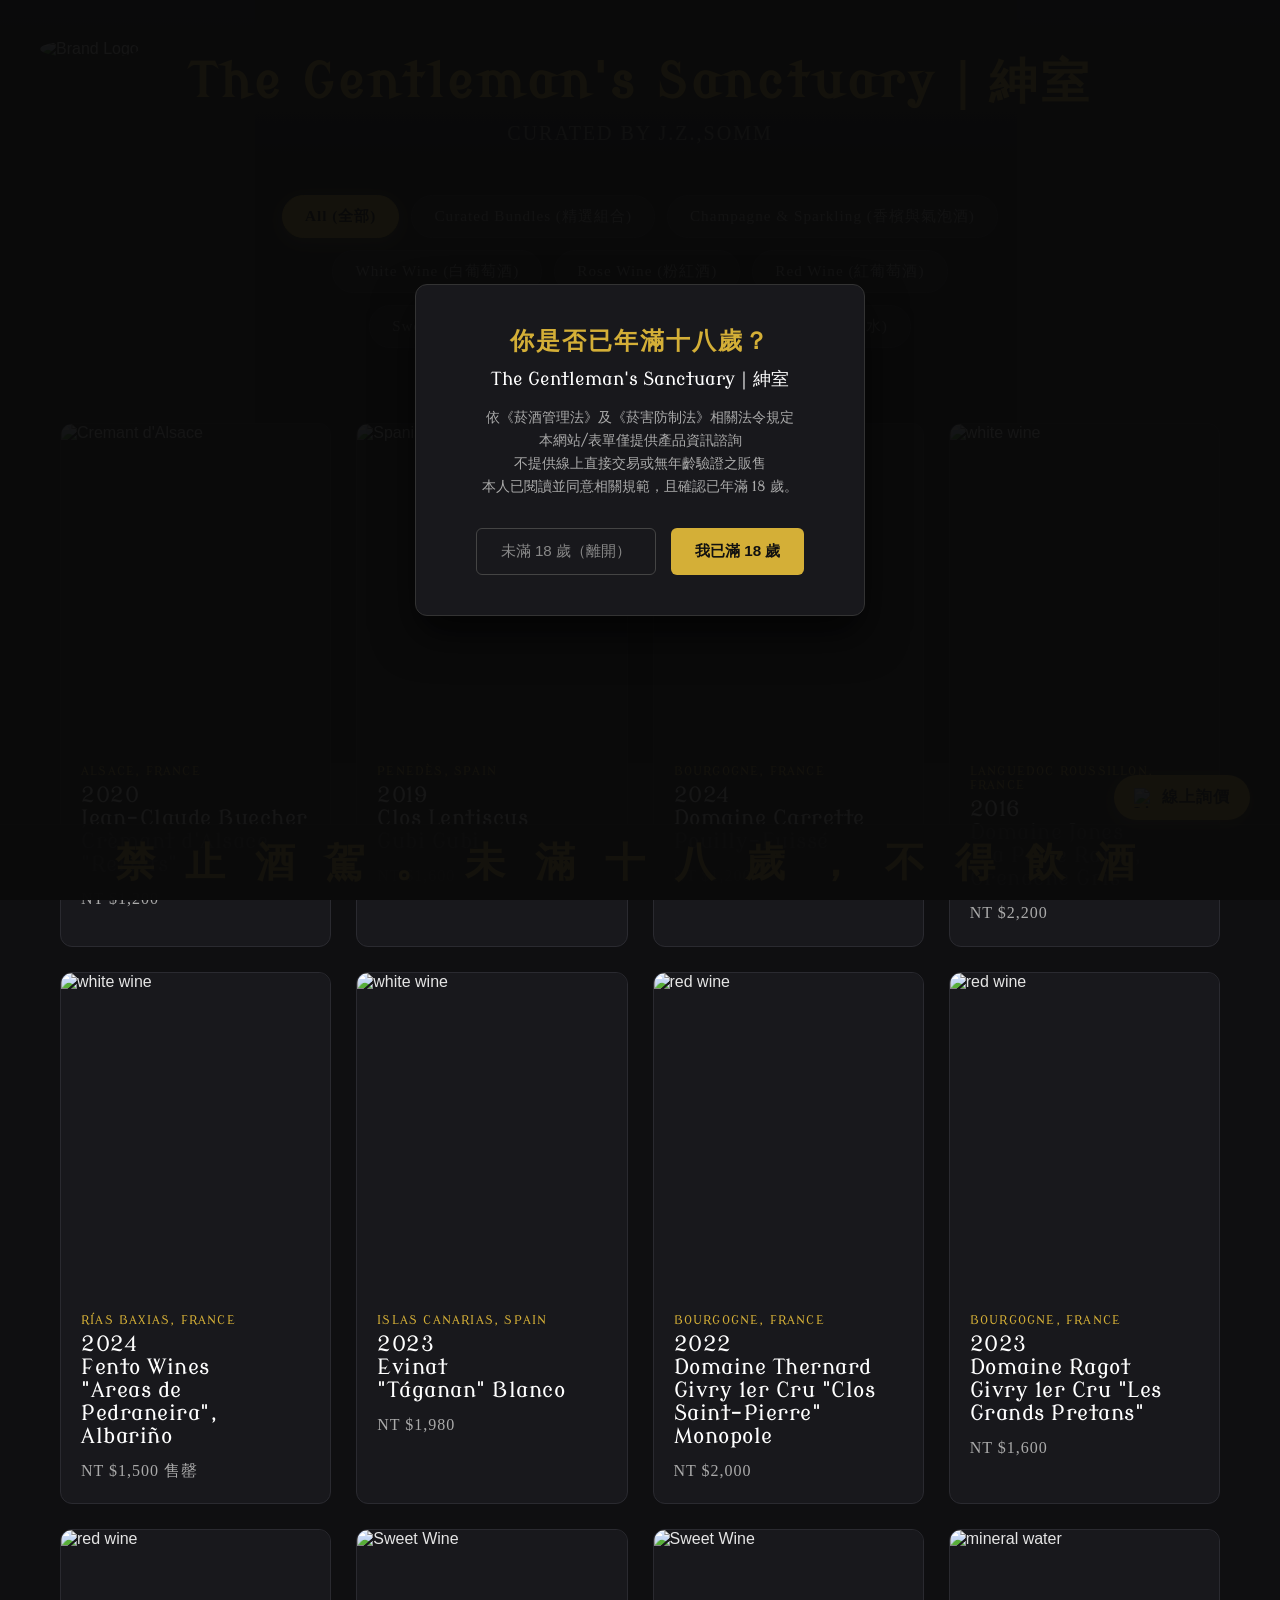
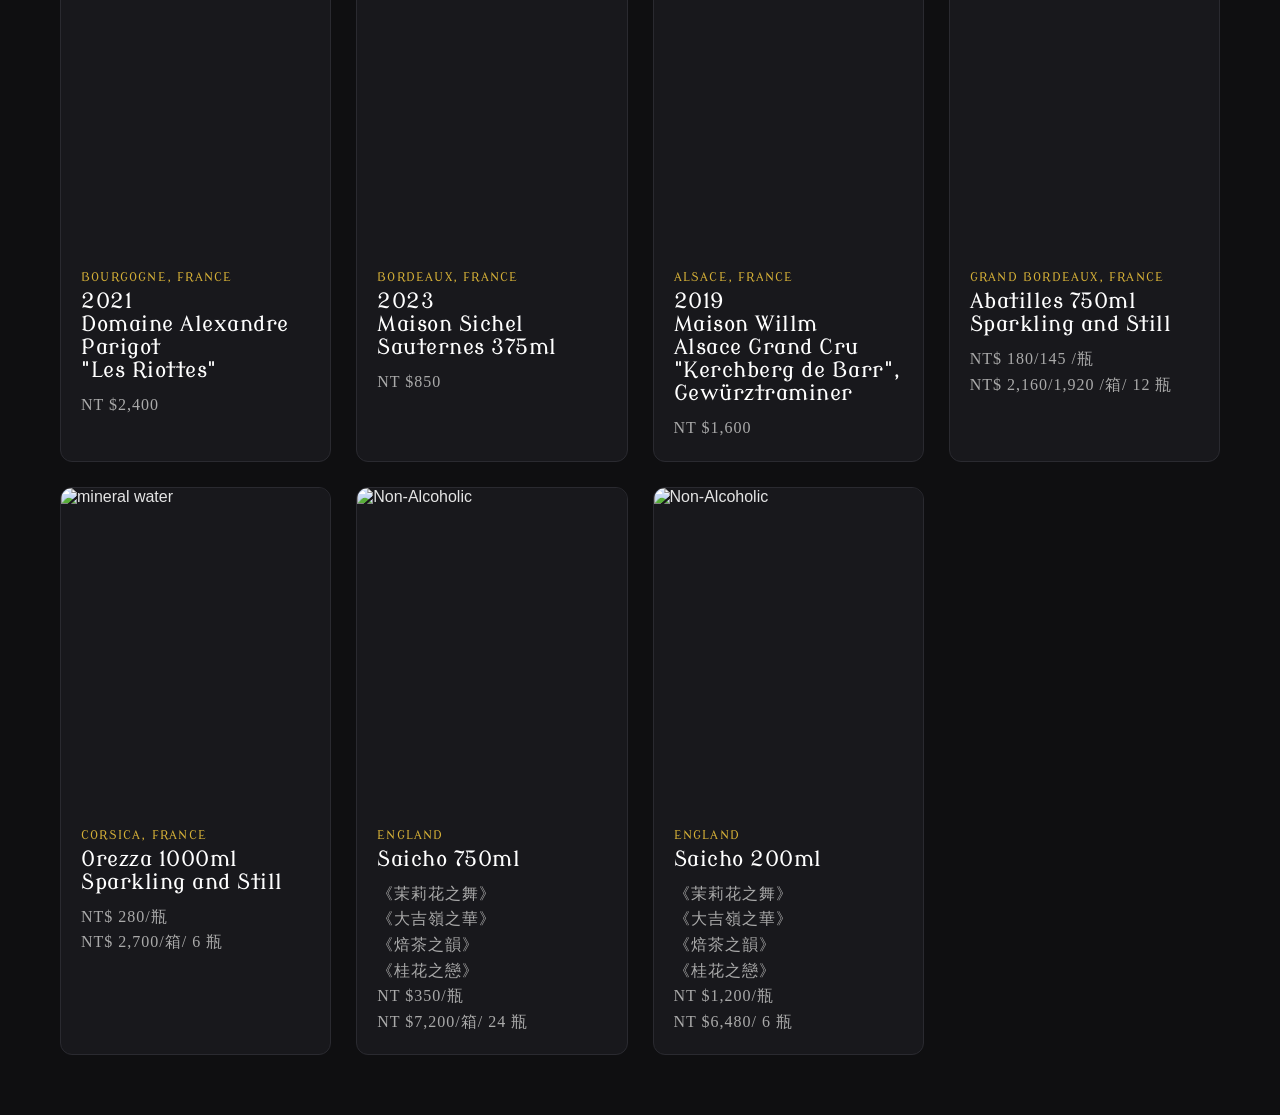
==== index.html @ bf461eb0 "Add files via upload" ====
<!DOCTYPE html>
<html lang="zh-TW">
<head>
    <meta charset="UTF-8">
    <meta name="viewport" content="width=device-width, initial-scale=1.0, maximum-scale=1.0, user-scalable=no">
    <title>The Gentleman's Sanctuary｜紳室</title>
    <!-- 加上這一行設定 Favicon -->
    <link rel="icon" type="image/png" href="images/ai-logo40.jpg">
    <!-- 引入 Google Fonts 的 Modern Antiqua 字型 -->
     <link rel="preconnect" href="https://fonts.googleapis.com">
     <link rel="preconnect" href="https://fonts.gstatic.com" crossorigin>
     <link href="https://fonts.googleapis.com/css2?family=Modern+Antiqua&display=swap" rel="stylesheet">
     <link rel="Stylesheet" href="style.css">
 
</head>

<body>

    <!-- 頂部 Header & Logo 抬頭 -->
    <header>
        <img src="images/ai-logo640.jpg" alt="Brand Logo" class="logo">
        <h1 class="brand-title">The Gentleman's Sanctuary｜紳室</h1>
        <p class="brand-subtitle">CURATED BY J.Z.,SOMM</p>
    </header>

    <!-- 分類頁籤列 -->
    <div class="tabs-container">
        <button class="tab-btn active" onclick="filterCategory('all', this)">All (全部)</button>
        <button class="tab-btn" onclick="filterCategory('bundle', this)">Curated Bundles (精選組合)</button>
        <button class="tab-btn" onclick="filterCategory('champagne&Sparkling', this)">Champagne & Sparkling (香檳與氣泡酒)</button>
        <button class="tab-btn" onclick="filterCategory('whitewine', this)">White Wine (白葡萄酒)</button>
        <button class="tab-btn" onclick="filterCategory('rosewine', this)">Rose Wine (粉紅酒)</button>
        <button class="tab-btn" onclick="filterCategory('redwine', this)">Red Wine (紅葡萄酒)</button>
        <button class="tab-btn" onclick="filterCategory('sweetwine', this)">Sweet Wine (甜酒)</button>
        <button class="tab-btn" onclick="filterCategory('sake', this)">Sake (清酒)</button>
        <button class="tab-btn" onclick="filterCategory('mineralwater', this)">Mineral Water (礦泉水)</button>
        <button class="tab-btn" onclick="filterCategory('nonalcoholic', this)">Non-Alcoholic (無酒精)</button>
       
    </div>

    <!-- 主要內容展示區 -->
    <div class="container">
        <div class="product-grid">

            <!-- 卡片 1：Red Wine -->
            <div class="card" data-category="champagne&Sparkling">
                <div class="card-img-wrap">
                    <img src="images/8.jpg" alt="Cremant d'Alsace">
                </div>
                <div class="card-content">
                    <div class="card-tag">ALSACE, FRANCE</div>
                    <h3 class="card-title">2020<br>Jean-Claude Buecher<br>Crèmant d'Alsace "Reflets"</h3>
                    <p class="card-desc">NT $1,200</p>
                </div>
            </div>

            <div class="card" data-category="champagne&Sparkling">
                <div class="card-img-wrap">
                    <img src="images/10.jpg" alt="Spanish Sparkling Wine">
                </div>
                <div class="card-content">
                    <div class="card-tag">PENEDÈS, SPAIN</div>
                    <h3 class="card-title">2019<br>Clos Lentiscus<br>Gubi Gubi</h3>
                    <p class="card-desc">NT $1,600</p>
                </div>
            </div>

            <!-- 卡片 2：White Wine -->
            <div class="card" data-category="whitewine">
                <div class="card-img-wrap">
                    <img src="images/16.jpg" alt="white wine">
                </div>
                <div class="card-content">
                    <div class="card-tag">BOURGOGNE, FRANCE</div>
                    <h3 class="card-title">2024<br>Domaine Carrette<br>Pouilly-Fuissé</h3>
                    <p class="card-desc">NT $1,200</p>
                </div>
            </div>

            <div class="card" data-category="whitewine">
                <div class="card-img-wrap">
                    <img src="images/18.jpg" alt="white wine">
                </div>
                <div class="card-content">
                    <div class="card-tag">LANGUEDOC ROUSSILLON, FRANCE</div>
                    <h3 class="card-title">2016<br>Domaine Jones<br>"La Perle Rare", Grenache Gris</h3>
                    <p class="card-desc">NT $2,200</p>
                </div>
            </div>

             <div class="card" data-category="whitewine">
                <div class="card-img-wrap">
                    <img src="images/2.jpg" alt="white wine">
                </div>
                <div class="card-content">
                    <div class="card-tag">RÍAS BAXIAS, FRANCE</div>
                    <h3 class="card-title">2024<br>Fento Wines<br>"Areas de Pedraneira", Albariño</h3>
                    <p class="card-desc">NT $1,500 售罄</p>
                </div>
            </div>
 
            <div class="card" data-category="whitewine">
                <div class="card-img-wrap">
                    <img src="images/14.jpg" alt="white wine">
                </div>
                <div class="card-content">
                    <div class="card-tag">Islas Canarias, SPAIN</div>
                    <h3 class="card-title">2023<br>Evinat<br>"Táganan" Blanco</h3>
                    <p class="card-desc">NT $1,980</p>
                </div>
            </div>

            <!-- 卡片 3：Red Wine -->
            <div class="card" data-category="redwine">
                <div class="card-img-wrap">
                    <img src="images/20.jpg" alt="red wine">
                </div>
                <div class="card-content">
                    <div class="card-tag">BOURGOGNE, FRANCE</div>
                    <h3 class="card-title">2022<br>Domaine Thernard<br>Givry 1er Cru "Clos Saint-Pierre" Monopole</h3>
                    <p class="card-desc">NT $2,000</p>
                </div>
            </div>
 
            <div class="card" data-category="redwine">
                <div class="card-img-wrap">
                    <img src="" alt="red wine"><!-- 這裡的 src 屬性應該填入圖片的路徑 -->
                </div>
                <div class="card-content">
                    <div class="card-tag">BOURGOGNE, FRANCE</div>
                    <h3 class="card-title">2023<br>Domaine Ragot<br>Givry 1er Cru "Les Grands Pretans"</h3>
                    <p class="card-desc">NT $1,600</p>
                </div>
            </div>

            <div class="card" data-category="redwine">
                <div class="card-img-wrap">
                    <img src="images/4.jpg" alt="red wine">
                </div>
                <div class="card-content">
                    <div class="card-tag">BOURGOGNE, FRANCE</div>
                    <h3 class="card-title">2021<br>Domaine Alexandre Parigot<br>"Les Riottes"</h3>
                    <p class="card-desc">NT $2,400</p>
                </div>
            </div>

            <!-- 卡片 4：Sweet Wine -->
            <div class="card" data-category="sweetwine">
                <div class="card-img-wrap">
                    <img src="images/12.jpg" alt="Sweet Wine">
                </div>
                <div class="card-content">
                    <div class="card-tag">BORDEAUX, FRANCE</div>
                    <h3 class="card-title">2023<br>Maison Sichel<br>Sauternes 375ml</h3>
                    <p class="card-desc">NT $850</p>
                </div>
            </div>

            <div class="card" data-category="sweetwine">
                <div class="card-img-wrap">
                    <img src="images/6.jpg" alt="Sweet Wine">
                </div>
                <div class="card-content">
                    <div class="card-tag">ALSACE, FRANCE</div>
                    <h3 class="card-title">2019<br>Maison Willm<br>Alsace Grand Cru "Kerchberg de Barr", Gewürztraminer</h3>
                    <p class="card-desc">NT $1,600</p>
                </div>
            </div>

            <!-- 卡片 4：Mineral Water -->
            <div class="card" data-category="mineralwater">
                <div class="card-img-wrap">
                    <img src="images/22.jpg" alt="mineral water">
                </div>
                <div class="card-content">
                    <div class="card-tag">GRAND BORDEAUX, FRANCE</div>
                    <h3 class="card-title">Abatilles 750ml<br>Sparkling and Still</h3>
                    <p class="card-desc">NT$ 180/145 /瓶<br>NT$ 2,160/1,920 /箱/ 12 瓶</p>
                </div>
            </div>

            <div class="card" data-category="mineralwater">
                <div class="card-img-wrap">
                    <img src="images/24.jpg" alt="mineral water">
                </div>
                <div class="card-content">
                    <div class="card-tag">CORSICA, FRANCE</div>
                    <h3 class="card-title">Orezza 1000ml<br>Sparkling and Still</h3>
                    <p class="card-desc">NT$ 280/瓶<br>NT$ 2,700/箱/ 6 瓶</p>
                </div>
            </div>

            <div class="card" data-category="nonalcoholic">
                <div class="card-img-wrap">
                    <img src="images/30.jpg" alt="Non-Alcoholic">
                </div>
                <div class="card-content">
                    <div class="card-tag">ENGLAND</div>
                    <h3 class="card-title">Saicho 750ml</h3>
                    <p class="card-desc">《茉莉花之舞》<br>《大吉嶺之華》<br>《焙茶之韻》<br>《桂花之戀》<br>NT $350/瓶<br></be>NT $7,200/箱/ 24 瓶</p>
                </div>
            </div>

            <div class="card" data-category="nonalcoholic">
                <div class="card-img-wrap">
                    <img src="images/32.jpg" alt="Non-Alcoholic">
                </div>
                <div class="card-content">
                    <div class="card-tag">ENGLAND</div>
                    <h3 class="card-title">Saicho 200ml</h3>
                    <p class="card-desc">《茉莉花之舞》<br>《大吉嶺之華》<br>《焙茶之韻》<br>《桂花之戀》<br>NT $1,200/瓶<br>NT $6,480/ 6 瓶</p>
                </div>
            </div>
            

        </div>
    </div>
</body>

    <!-- ================= 1. 年齡驗證 Pop-up 遮罩層 ================= -->
    <div id="age-modal" class="age-modal-overlay">
        <div class="age-modal-box">
            <h2>你是否已年滿十八歲？</h2>
            <p class="age-warning-title">The Gentleman's Sanctuary｜紳室</p>
            <p class="age-desc">依《菸酒管理法》及《菸害防制法》相關法令規定<br>本網站/表單僅提供產品資訊諮詢<br>不提供線上直接交易或無年齡驗證之販售<br>本人已閱讀並同意相關規範，且確認已年滿 18 歲。</p>
            <div class="age-btn-group">
                <button id="btn-decline" class="age-btn decline">未滿 18 歲（離開）</button>
                <button id="btn-accept" class="age-btn accept">我已滿 18 歲</button>
            </div>
        </div>
    </div>

    <!-- 2. 大圖 Lightbox 預覽視窗 -->
    <div id="image-lightbox" class="lightbox-overlay">
        <span class="lightbox-close">&times;</span>
        <img class="lightbox-content" id="lightbox-img" alt="大圖預覽">
    </div>
    
    <!-- 3. 右側懸浮詢價按鈕 -->
    <a href="https://lin.ee/ZXi6eYP" target="_blank" class="float-inquiry-btn" title="加入官方 LINE 詢價">
        <img src="images/LINE.png" alt="Line@" class="inquiry-icon">
        <span class="inquiry-text">線上詢價</span>
    </a>

    <!-- 4. 底部固定法規警語 -->
    <div class="fixed-footer-warning">
        禁止酒駕。未滿十八歲，不得飲酒
    </div>

    <script src="script.js">
    </script>
</html>
---- style.css ----
/* 全域重設與背景設定 */
        * {
            box-sizing: border-box;
            margin: 0;
            padding: 0;
        }
        body {
            font-family: 'PingFang TC', 'Microsoft JhengHei', sans-serif;
            background-color: #0f0f11;
            color: #e5e5e5;
            min-height: 100vh;
            padding-bottom: 60px;
            /* 原本的 body 設定... */
    
            /* 防選取 CSS */
            -webkit-user-select: none; /* Safari */
            -moz-user-select: none;    /* Firefox */
            -ms-user-select: none;     /* IE10+ */
            user-select: none;         /* 標準語法 */
        }   
        /* 1. 頂部 Header & Logo 區塊 */
        header {
            text-align: center;
            padding: 50px 20px 20px;
            background: linear-gradient(180deg, rgba(30,30,35,0.8) 0%, rgba(15,15,17,0) 100%);
        }
        .logo {
            position: fixed;
            top: 40px;
            left: 40px;
            max-width: 120px;
            height: auto;
            Z-index: 1000;
            margin-bottom: 15px;
            border-radius: 50%;
        }
        .brand-title {
            font-family: 'Modern Antiqua', 'times new roman', 'Noto Serif TC', serif;
            font-size: 3rem;
            letter-spacing: 4px;
            color: #d4af37;
            font-weight: 700;
            margin-bottom: 8px;
        }
        .brand-subtitle {
            font-family: 'times new roman', 'Noto Serif TC', serif;
            font-size: 1.25rem;
            color: #888;
            letter-spacing: 2px;
        }

        /* 2. 分類頁籤列 (Tabs) */
        .tabs-container {
            display: flex;
            justify-content: center;
            gap: 12px;
            flex-wrap: wrap;
            margin: 30px auto 20px;
            padding: 0 20px;
            max-width: 800px;
        }
        .tab-btn {
            background: #18181c;
            color: #aaa;
            border: 1px solid #2a2a30;
            padding: 10px 22px;
            border-radius: 30px;
            cursor: pointer;
            font-family: 'times new roman', 'Noto Serif TC', serif;
            font-size: 0.95rem;
            letter-spacing: 1px;
            transition: all 0.3s ease;
        }
        .tab-btn:hover {
            color: #fff;
            border-color: #d4af37;
        }
        /* 被選中時的高亮狀態 */
        .tab-btn.active {
            background: #d4af37;
            color: #0f0f11;
            font-weight: bold;
            border-color: #d4af37;
            box-shadow: 0 4px 15px rgba(212, 175, 55, 0.3);
        }

        /* 3. 酒款序列展示區 (Grid 排版) */
        .container {
            max-width: 1200px;
            margin: 20px auto 0;
            padding: 0 20px;
        }
        .product-grid {
            display: grid;
            grid-template-columns: repeat(4, 1fr);
            gap: 25px;
            /* 🔥 關鍵秘訣：限制整個網格區塊的最大寬度，並讓它置中！ */
            max-width: 1250px; /* 剛好可以完美容納 4 個卡片 + 間距 (280px * 4 + 30px * 3) */
            margin: 0 auto;    /* 讓整個 grid 永遠置中對齊 */
        }

        /* 4. 單一酒款卡片 */
        .card {
            background: #18181c;
            border-radius: 12px;
            overflow: hidden;
            border: 1px solid #2a2a30;
            transition: transform 0.3s ease, box-shadow 0.3s ease, opacity 0.3s ease;
        }
        .card:hover {
            transform: translateY(-8px);
            box-shadow: 0 12px 25px rgba(212, 175, 55, 0.15);
            border-color: #d4af37;
        }
        
        /* 隱藏不符合篩選條件的卡片 */
        .card.hide {
            opacity: 0;
            transform: scale(0.8);
            pointer-events: none; /* 讓隱藏的卡片無法被點擊 */
            position: absolute;   /* 讓它脫離網格排版，才不會佔位子變黑格子！ */
            visibility: hidden;
        }

        .card-img-wrap {
            width: 100%;
            height: 320px;
            background-color: #18181c;
            display: flex;
            align-items: center;
            justify-content: center;
            overflow: hidden;
        }
        .card-img-wrap img {
            width: 100%;
            height: 100%;
            object-fit: contain;
            transition: transform 0.5s ease;
        }
        .card:hover .card-img-wrap img {
            transform: scale(1.05);
        }

        .card-content {
            padding: 20px;
        }
        .card-tag {
            font-family: 'Modern Antiqua', 'times new roman', 'Noto Serif TC', serif;
            font-size: 0.75rem;
            color: #d4af37;
            text-transform: uppercase;
            letter-spacing: 1.2px;
            margin-bottom: 6px;
        }
        .card-title {
            font-family: 'Modern Antiqua', 'times new roman', 'Noto Serif TC', serif;
            font-size: 1.3rem;
            color: #fff;
            margin-bottom: 10px;
            letter-spacing: 0.5px;
            font-weight: 500;
        }
        .card-desc {
            font-family: 'times new roman', 'Noto Serif TC', serif;
            font-size: 1rem;
            color: #aaa;
            letter-spacing: 1px;
            line-height: 1.6;
        }      
        /* ================= 1. 年齡驗證 Pop-up 樣式 ================= */
        .age-modal-overlay {
            position: fixed;
            top: 0;
            left: 0;
            width: 100vw;
            height: 100vh;
            background-color: rgba(10, 10, 10, 0.95); /* 極深沉的半透明背景 */
            display: flex;
            justify-content: center;
            align-items: center;
            z-index: 9999; /* 確保蓋在最上層，誰都別想偷看 */
            transition: opacity 0.4s ease;
        }
        .age-modal-box {
        background-color: #18181c;
        border: 1px solid #333;
        border-radius: 12px;
        padding: 40px;
        max-width: 450px;
        width: 90%;
        text-align: center;
        box-shadow: 0 20px 40px rgba(0, 0, 0, 0.6);
        font-family: 'Noto Serif TC', serif;
        }

        .age-modal-box h2 {
            font-family: 'Modern Antiqua', 'times new roman', 'Noto Serif TC', serif;
            color: #d4af37; /* 經典香檳金 */
            font-size: 1.5rem;
            letter-spacing: 2px;
            margin-bottom: 10px;
        }

        .age-warning-title {
            font-family: 'Modern Antiqua', 'times new roman', 'Noto Serif TC', serif;
            color: #fff;
            font-size: 1.1rem;
            margin-bottom: 15px;
        }

        .age-desc {
            font-family: 'Modern Antiqua', 'times new roman', 'Noto Serif TC', serif;
            color: #aaa;
            font-size: 0.9rem;
            line-height: 1.6;
            margin-bottom: 30px;
        }

        .age-btn-group {
            display: flex;
            gap: 15px;
            justify-content: center;
        }

        .age-btn {
            padding: 12px 24px;
            border-radius: 6px;
            font-size: 0.95rem;
            cursor: pointer;
            transition: all 0.3s ease;
            border: none;
        }

        .age-btn.accept {
            background-color: #d4af37;
            color: #111;
            font-weight: bold;
        }

        .age-btn.accept:hover {
            background-color: #e5c158;
            transform: translateY(-2px);
        }

        .age-btn.decline {
            background-color: transparent;
            color: #888;
            border: 1px solid #444;
        }

        .age-btn.decline:hover {
            background-color: #222;
            color: #fff;
        }
        /* ================= 2. 右側懸浮詢價按鈕樣式 ================= */
        .float-inquiry-btn {
        position: fixed;
        right: 30px;
        bottom: 80px;
        background-color: #d4af37; /* 金色系呼應品牌 */
        color: #121212;
        padding: 12px 20px;
        border-radius: 50px;
        /* 🔥 關鍵：讓裡面所有東西（圖示 + 文字）強制左右排列並垂直置中 */
        display: flex;
        align-items: center;
        gap: 8px; /* 圖示跟文字之間的間距 */
    
        text-decoration: none;
        font-weight: bold;
        box-shadow: 0 4px 15px rgba(212, 175, 55, 0.3);
        z-index: 999;
        transition: all 0.3s ease;
        font-family: 'Noto Serif TC', serif;
        }

        .float-inquiry-btn:hover {
            transform: translateY(-4px);
            background-color: #e5c158;
            box-shadow: 0 6px 20px rgba(212, 175, 55, 0.5);
        }

        .inquiry-icon {
            width: 20px;   /* 限制圖示寬度與字高相符 */
            height: 20px;  /* 限制圖示高度 */
            object-fit: contain; /* 確保圖片不變形 */
            display: block;
        }

        .inquiry-text {
            letter-spacing: 1px;
        }
        .fixed-footer-warning {
        position: fixed;
        bottom: 0;
        left: 0;
        width: 100%;
        background-color: rgba(18, 18, 20, 0.85); /* 極深色半透明底色 */
        color: #d4af37; /* 香檳金字體，呼應品牌調性 */
        text-align: center;
        padding: 10px 0;
        font-size: 2.5rem;
        font-weight: bold;
        letter-spacing: 30px;
        border-top: 1px solid #2a2a30;
        z-index: 888; /* 確保在一般內容之上，但不會蓋過右下角的 LINE 懸浮按鈕 (z-index: 999) */
        font-family: 'Noto Serif TC', serif;
        }
        /* ================= 大圖 Lightbox 樣式 ================= */
        .lightbox-overlay {
            display: none; /* 預設隱藏 */
            position: fixed;
            top: 0;
            left: 0;
            width: 100vw;
            height: 100vh;
            background-color: rgba(0, 0, 0, 0.9);
            z-index: 100000; /* 最高層級，蓋過所有內容 */
            justify-content: center;
            align-items: center;
            backdrop-filter: blur(5px);
        }

        .lightbox-content {
            max-width: 90vw;
            max-height: 85vh;
            object-fit: contain;
            border-radius: 8px;
            box-shadow: 0 10px 30px rgba(0, 0, 0, 0.8);
            transition: transform 0.3s ease;
        }

        .lightbox-close {
            position: absolute;
            top: 20px;
            right: 30px;
            color: #d4af37;
            font-size: 40px;
            font-weight: bold;
            cursor: pointer;
            user-select: none;
            z-index: 100001;
        }

        .lightbox-close:hover {
            color: #fff;
        }

        /* 讓產品卡片內的圖片游標變成放大鏡 */
        .product-card img, .grid-item img {
            cursor: zoom-in;
        }
        /* ================= 手機版響應式優化 (iPhone RWD) ================= */
         @media screen and (max-width: 768px) {
            /* 1. 讓整體容器左右有呼吸空間，不貼齊螢幕邊緣 */
            .logo {
                position: fixed;
                top: 12px;
                left: 12px;
                max-width: 50px;
                height: auto;
                Z-index: 1000;
            }
            .brand-title {
                font-size: 1.8rem;
                letter-spacing: 1px;
                font-weight: 700;
            }
            .brand-subtitle {
                font-size: 1rem;
                letter-spacing: 1px;
            }   
            .container {
                padding: 0 15px;
            }

            /* 2. 將酒款網格從電腦的 4 欄改為手機的 1 欄或 2 欄 */
            .product-grid {
                grid-template-columns: repeat(1, 1fr) !important; /* 想要每行 1 張圖改為 1，若想每行 2 張可改為 2 */
                gap: 20px !important;/* 手機上的卡片間距稍微縮小 */
                padding: 0 15px !important;
            }

            /* 3. 調整底部固定警語在手機上的字體大小，避免換行太醜 */
            .fixed-footer-warning {
                font-size: 1.2rem !important; /* 縮小字體 */
                padding: 6px 10px !important;
                letter-spacing: 1px !important; /* 縮小字間距 */
                line-height: 1.3 !important;
                white-space: nowrap; /* 盡可能保持單行不任意斷行 */
                overflow: hidden;
                text-overflow: ellipsis;
            }

            /* 4. 調整右下角懸浮按鈕在手機上的位置，避免檔到太多內容 */
            .float-inquiry-btn {
                right: 15px !important;
                bottom: 80px !important;
                padding: 8px 14px !important;
                font-size: 0.8rem !important;
             }
            /* 🔥 2. 大圖 Lightbox 在 iPhone / 手機上的尺寸限制（關鍵！） */
            .lightbox-content {
                max-width: 90vw !important;  /* 寬度最多只佔手機螢幕的 90% */
                max-height: 75vh !important; /* 高度最多只佔手機螢幕的 75%，留出上下呼吸空間 */
                object-fit: contain !important; /* 確保酒瓶圖片按比例縮放、絕不變形 */
            }

            /* 🔥 3. 手機版右上角關閉按鈕（×）的位置與大小微調 */
            .lightbox-close {
                top: 15px !important;
                right: 20px !important;
                font-size: 36px !important;
            }
        }
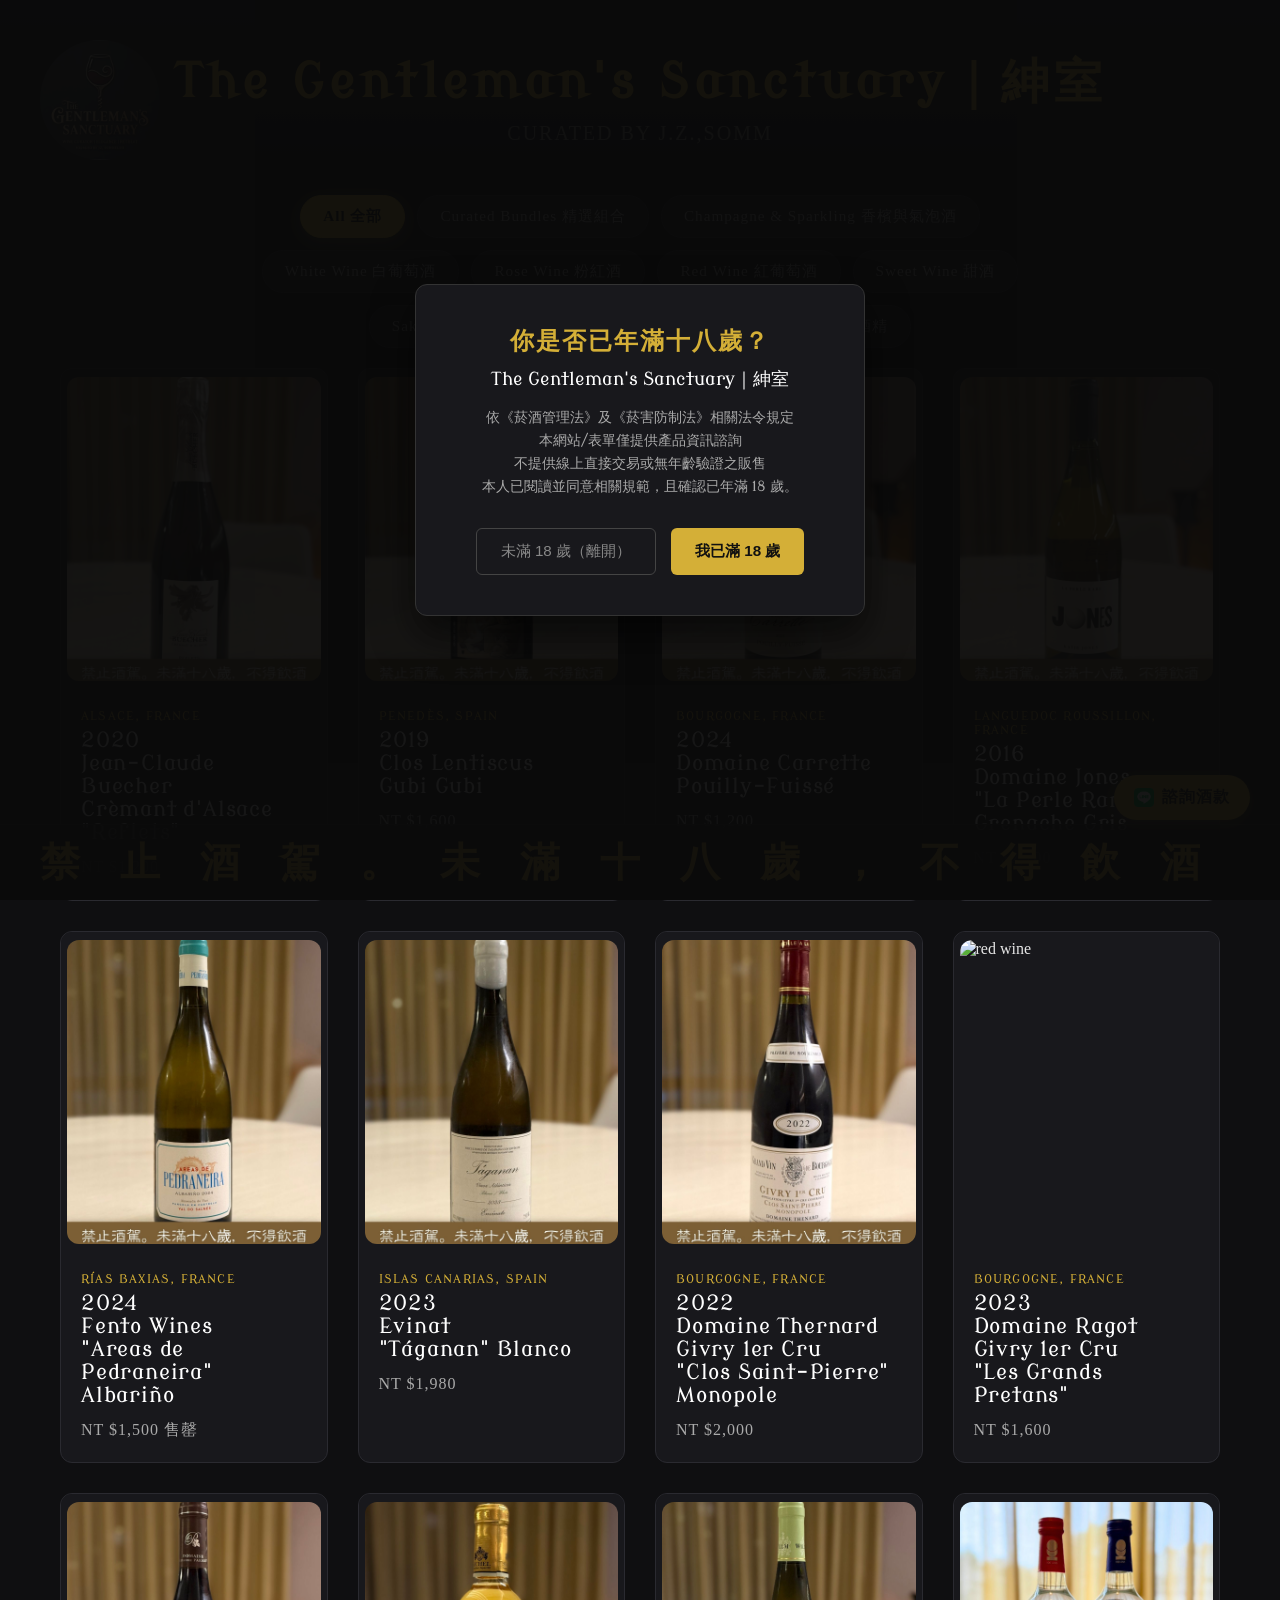
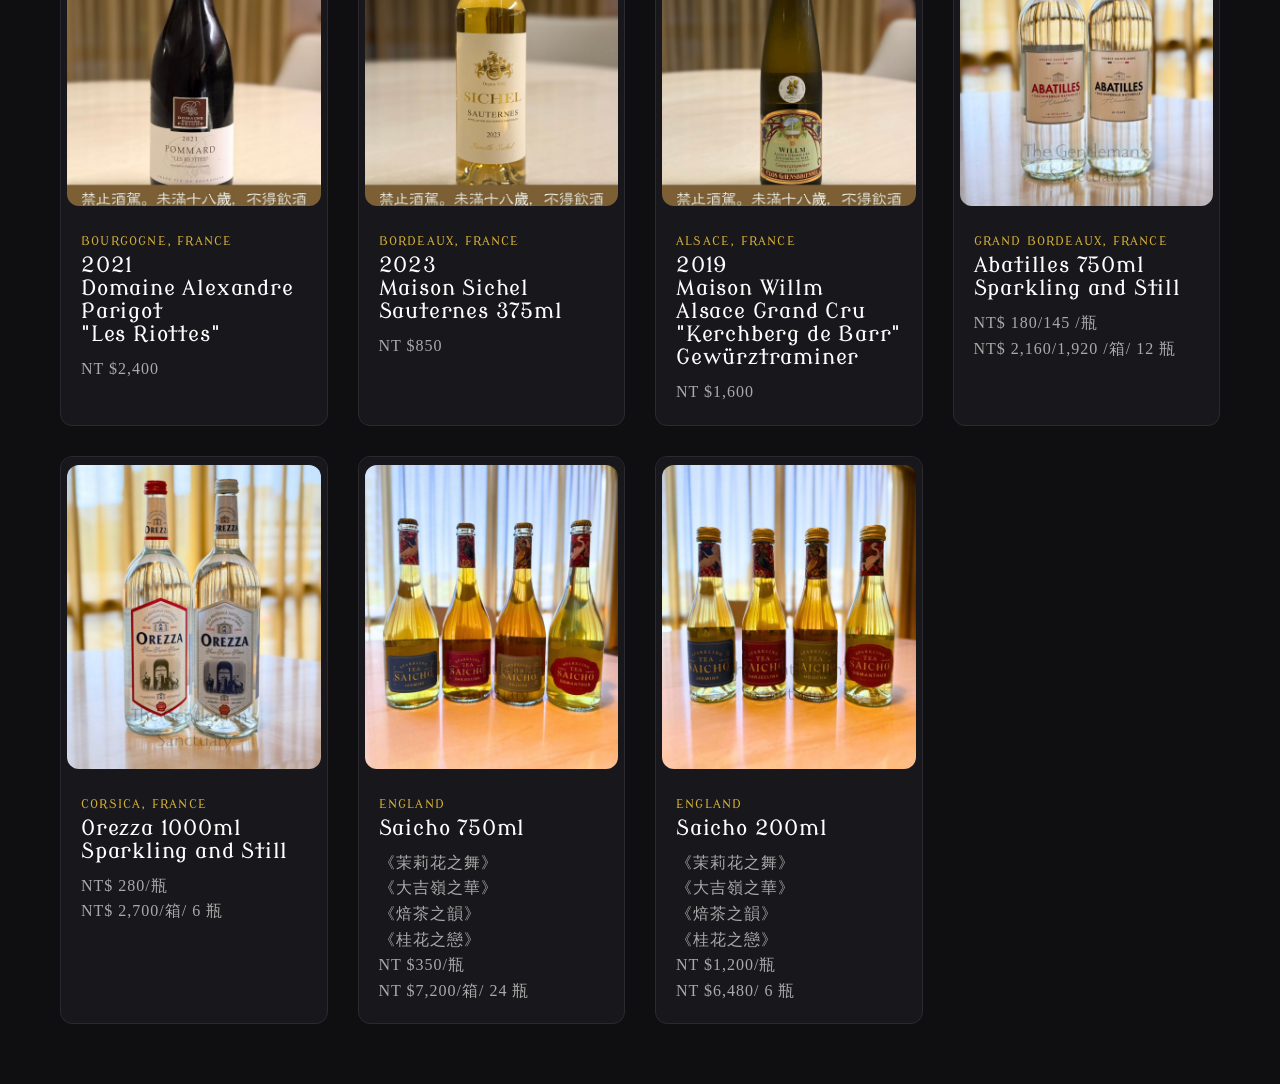
==== commit ca0f37b7: "Add files via upload" ====
--- a/index.html
+++ b/index.html
@@ -25,16 +25,16 @@
 
     <!-- 分類頁籤列 -->
     <div class="tabs-container">
-        <button class="tab-btn active" onclick="filterCategory('all', this)">All (全部)</button>
-        <button class="tab-btn" onclick="filterCategory('bundle', this)">Curated Bundles (精選組合)</button>
-        <button class="tab-btn" onclick="filterCategory('champagne&Sparkling', this)">Champagne & Sparkling (香檳與氣泡酒)</button>
-        <button class="tab-btn" onclick="filterCategory('whitewine', this)">White Wine (白葡萄酒)</button>
-        <button class="tab-btn" onclick="filterCategory('rosewine', this)">Rose Wine (粉紅酒)</button>
-        <button class="tab-btn" onclick="filterCategory('redwine', this)">Red Wine (紅葡萄酒)</button>
-        <button class="tab-btn" onclick="filterCategory('sweetwine', this)">Sweet Wine (甜酒)</button>
-        <button class="tab-btn" onclick="filterCategory('sake', this)">Sake (清酒)</button>
-        <button class="tab-btn" onclick="filterCategory('mineralwater', this)">Mineral Water (礦泉水)</button>
-        <button class="tab-btn" onclick="filterCategory('nonalcoholic', this)">Non-Alcoholic (無酒精)</button>
+        <button class="tab-btn active" onclick="filterCategory('all', this)">All 全部</button>
+        <button class="tab-btn" onclick="filterCategory('bundle', this)">Curated Bundles 精選組合</button>
+        <button class="tab-btn" onclick="filterCategory('champagne&Sparkling', this)">Champagne & Sparkling 香檳與氣泡酒</button>
+        <button class="tab-btn" onclick="filterCategory('whitewine', this)">White Wine 白葡萄酒</button>
+        <button class="tab-btn" onclick="filterCategory('rosewine', this)">Rose Wine 粉紅酒</button>
+        <button class="tab-btn" onclick="filterCategory('redwine', this)">Red Wine 紅葡萄酒</button>
+        <button class="tab-btn" onclick="filterCategory('sweetwine', this)">Sweet Wine 甜酒</button>
+        <button class="tab-btn" onclick="filterCategory('sake', this)">Sake 清酒</button>
+        <button class="tab-btn" onclick="filterCategory('mineralwater', this)">Mineral Water 礦泉水</button>
+        <button class="tab-btn" onclick="filterCategory('nonalcoholic', this)">Non-Alcoholic 無酒精</button>
        
     </div>
 
@@ -83,7 +83,7 @@
                 </div>
                 <div class="card-content">
                     <div class="card-tag">LANGUEDOC ROUSSILLON, FRANCE</div>
-                    <h3 class="card-title">2016<br>Domaine Jones<br>"La Perle Rare", Grenache Gris</h3>
+                    <h3 class="card-title">2016<br>Domaine Jones<br>"La Perle Rare<br>Grenache Gris</h3>
                     <p class="card-desc">NT $2,200</p>
                 </div>
             </div>
@@ -94,7 +94,7 @@
                 </div>
                 <div class="card-content">
                     <div class="card-tag">RÍAS BAXIAS, FRANCE</div>
-                    <h3 class="card-title">2024<br>Fento Wines<br>"Areas de Pedraneira", Albariño</h3>
+                    <h3 class="card-title">2024<br>Fento Wines<br>"Areas de Pedraneira"<br>Albariño</h3>
                     <p class="card-desc">NT $1,500 售罄</p>
                 </div>
             </div>
@@ -117,7 +117,7 @@
                 </div>
                 <div class="card-content">
                     <div class="card-tag">BOURGOGNE, FRANCE</div>
-                    <h3 class="card-title">2022<br>Domaine Thernard<br>Givry 1er Cru "Clos Saint-Pierre" Monopole</h3>
+                    <h3 class="card-title">2022<br>Domaine Thernard<br>Givry 1er Cru<br>"Clos Saint-Pierre" Monopole</h3>
                     <p class="card-desc">NT $2,000</p>
                 </div>
             </div>
@@ -128,7 +128,7 @@
                 </div>
                 <div class="card-content">
                     <div class="card-tag">BOURGOGNE, FRANCE</div>
-                    <h3 class="card-title">2023<br>Domaine Ragot<br>Givry 1er Cru "Les Grands Pretans"</h3>
+                    <h3 class="card-title">2023<br>Domaine Ragot<br>Givry 1er Cru<br>"Les Grands Pretans"</h3>
                     <p class="card-desc">NT $1,600</p>
                 </div>
             </div>
@@ -162,7 +162,7 @@
                 </div>
                 <div class="card-content">
                     <div class="card-tag">ALSACE, FRANCE</div>
-                    <h3 class="card-title">2019<br>Maison Willm<br>Alsace Grand Cru "Kerchberg de Barr", Gewürztraminer</h3>
+                    <h3 class="card-title">2019<br>Maison Willm<br>Alsace Grand Cru "Kerchberg de Barr"<br>Gewürztraminer</h3>
                     <p class="card-desc">NT $1,600</p>
                 </div>
             </div>
@@ -239,7 +239,7 @@
     <!-- 3. 右側懸浮詢價按鈕 -->
     <a href="https://lin.ee/ZXi6eYP" target="_blank" class="float-inquiry-btn" title="加入官方 LINE 詢價">
         <img src="images/LINE.png" alt="Line@" class="inquiry-icon">
-        <span class="inquiry-text">線上詢價</span>
+        <span class="inquiry-text">諮詢酒款</span>
     </a>
 
     <!-- 4. 底部固定法規警語 -->
--- a/style.css
+++ b/style.css
@@ -5,7 +5,7 @@
             padding: 0;
         }
         body {
-            font-family: 'PingFang TC', 'Microsoft JhengHei', sans-serif;
+            font-family: 'times new roman', 'Noto Serif TC', serif;
             background-color: #0f0f11;
             color: #e5e5e5;
             min-height: 100vh;
@@ -37,7 +37,7 @@
         .brand-title {
             font-family: 'Modern Antiqua', 'times new roman', 'Noto Serif TC', serif;
             font-size: 3rem;
-            letter-spacing: 4px;
+            letter-spacing: 5px;
             color: #d4af37;
             font-weight: 700;
             margin-bottom: 8px;
@@ -93,7 +93,7 @@
         .product-grid {
             display: grid;
             grid-template-columns: repeat(4, 1fr);
-            gap: 25px;
+            gap: 30px;
             /* 🔥 關鍵秘訣：限制整個網格區塊的最大寬度，並讓它置中！ */
             max-width: 1250px; /* 剛好可以完美容納 4 個卡片 + 間距 (280px * 4 + 30px * 3) */
             margin: 0 auto;    /* 讓整個 grid 永遠置中對齊 */
@@ -130,15 +130,17 @@
             align-items: center;
             justify-content: center;
             overflow: hidden;
+            padding: 8px 6px ;
         }
         .card-img-wrap img {
             width: 100%;
             height: 100%;
-            object-fit: contain;
+            border-radius: 12px;
+            object-fit: cover;
             transition: transform 0.5s ease;
         }
         .card:hover .card-img-wrap img {
-            transform: scale(1.05);
+            transform: scale(1.08);
         }
 
         .card-content {
@@ -157,7 +159,7 @@
             font-size: 1.3rem;
             color: #fff;
             margin-bottom: 10px;
-            letter-spacing: 0.5px;
+            letter-spacing: 0.8px;
             font-weight: 500;
         }
         .card-desc {
@@ -301,7 +303,7 @@
         padding: 10px 0;
         font-size: 2.5rem;
         font-weight: bold;
-        letter-spacing: 30px;
+        letter-spacing: 40px;
         border-top: 1px solid #2a2a30;
         z-index: 888; /* 確保在一般內容之上，但不會蓋過右下角的 LINE 懸浮按鈕 (z-index: 999) */
         font-family: 'Noto Serif TC', serif;
@@ -347,7 +349,7 @@
         }
 
         /* 讓產品卡片內的圖片游標變成放大鏡 */
-        .product-card img, .grid-item img {
+        .card-img-wrap img, .card {
             cursor: zoom-in;
         }
         /* ================= 手機版響應式優化 (iPhone RWD) ================= */
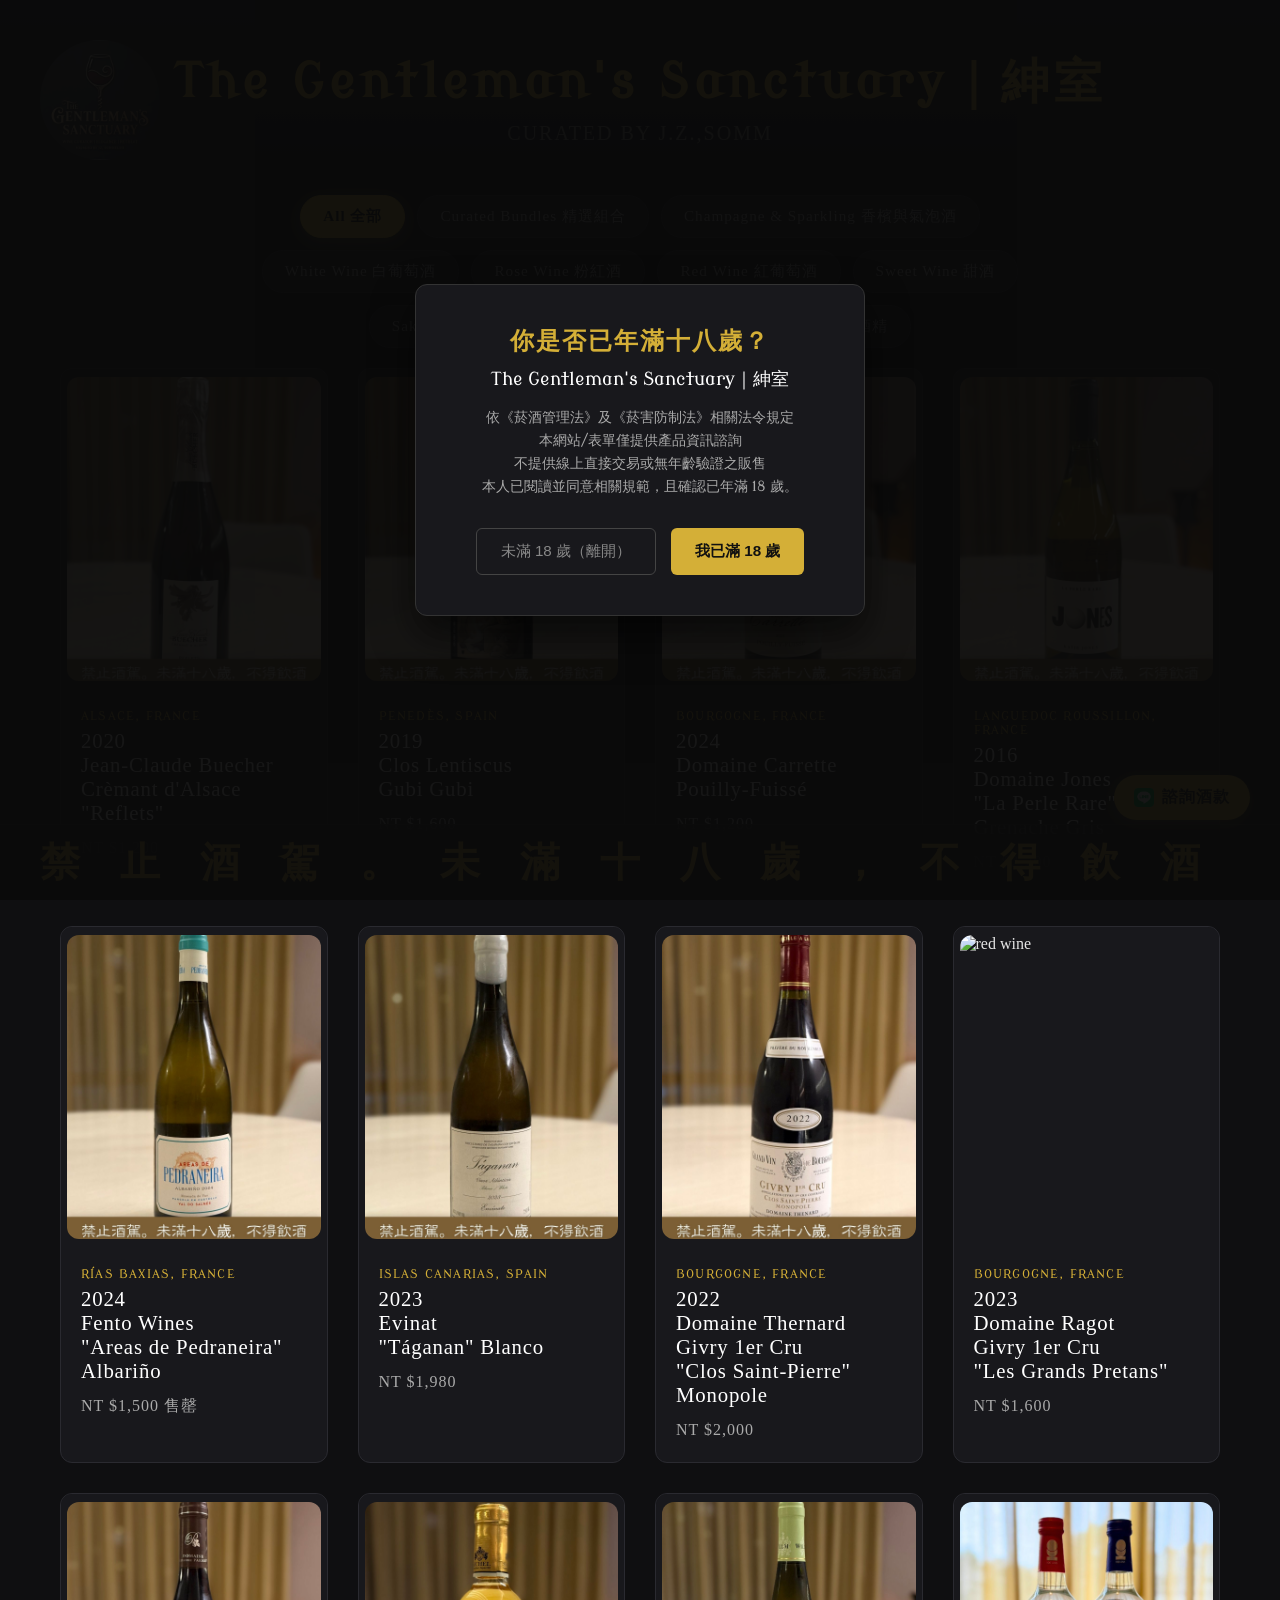
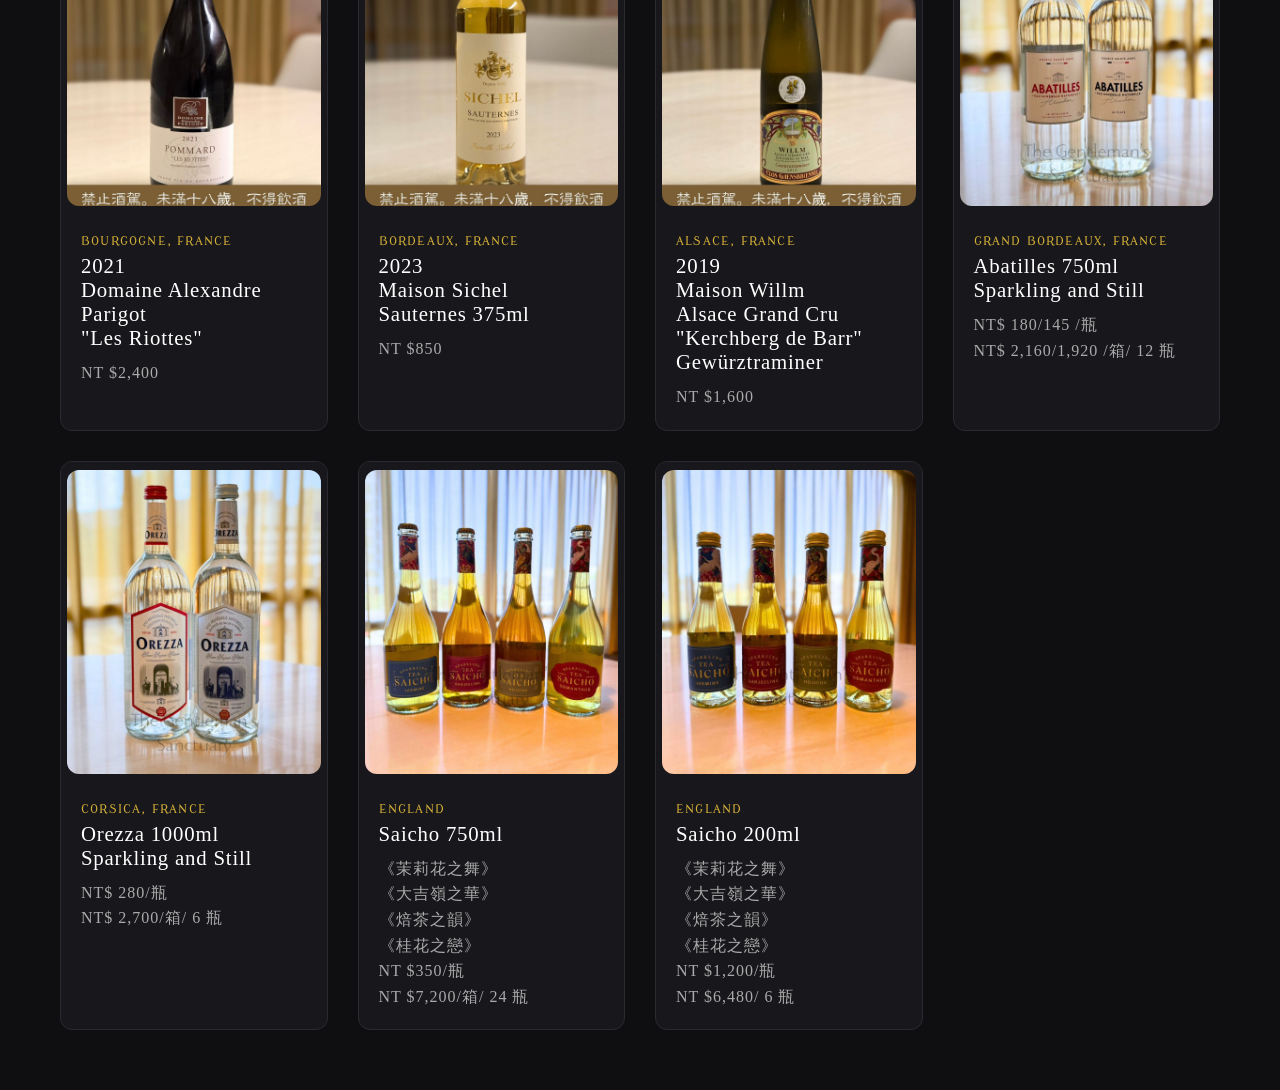
==== commit d39e25be: "Add files via upload" ====
--- a/index.html
+++ b/index.html
@@ -27,7 +27,7 @@
     <div class="tabs-container">
         <button class="tab-btn active" onclick="filterCategory('all', this)">All 全部</button>
         <button class="tab-btn" onclick="filterCategory('bundle', this)">Curated Bundles 精選組合</button>
-        <button class="tab-btn" onclick="filterCategory('champagne&Sparkling', this)">Champagne & Sparkling 香檳與氣泡酒</button>
+        <button class="tab-btn" onclick="filterCategory('champagnesparkling', this)">Champagne & Sparkling 香檳與氣泡酒</button>
         <button class="tab-btn" onclick="filterCategory('whitewine', this)">White Wine 白葡萄酒</button>
         <button class="tab-btn" onclick="filterCategory('rosewine', this)">Rose Wine 粉紅酒</button>
         <button class="tab-btn" onclick="filterCategory('redwine', this)">Red Wine 紅葡萄酒</button>
@@ -42,8 +42,8 @@
     <div class="container">
         <div class="product-grid">
 
-            <!-- 卡片 1：Red Wine -->
-            <div class="card" data-category="champagne&Sparkling">
+            <!-- 卡片 1：Champagne & Sparkling -->
+            <div class="card" data-category="champagne&sparkling">
                 <div class="card-img-wrap">
                     <img src="images/8.jpg" alt="Cremant d'Alsace">
                 </div>
@@ -54,7 +54,7 @@
                 </div>
             </div>
 
-            <div class="card" data-category="champagne&Sparkling">
+            <div class="card" data-category="champagne&sparkling">
                 <div class="card-img-wrap">
                     <img src="images/10.jpg" alt="Spanish Sparkling Wine">
                 </div>
@@ -83,7 +83,7 @@
                 </div>
                 <div class="card-content">
                     <div class="card-tag">LANGUEDOC ROUSSILLON, FRANCE</div>
-                    <h3 class="card-title">2016<br>Domaine Jones<br>"La Perle Rare<br>Grenache Gris</h3>
+                    <h3 class="card-title">2016<br>Domaine Jones<br>"La Perle Rare"<br>Grenache Gris</h3>
                     <p class="card-desc">NT $2,200</p>
                 </div>
             </div>
@@ -189,7 +189,7 @@
                     <p class="card-desc">NT$ 280/瓶<br>NT$ 2,700/箱/ 6 瓶</p>
                 </div>
             </div>
-
+           <!-- 卡片 5：nonalcohic -->
             <div class="card" data-category="nonalcoholic">
                 <div class="card-img-wrap">
                     <img src="images/30.jpg" alt="Non-Alcoholic">
@@ -197,7 +197,7 @@
                 <div class="card-content">
                     <div class="card-tag">ENGLAND</div>
                     <h3 class="card-title">Saicho 750ml</h3>
-                    <p class="card-desc">《茉莉花之舞》<br>《大吉嶺之華》<br>《焙茶之韻》<br>《桂花之戀》<br>NT $350/瓶<br></be>NT $7,200/箱/ 24 瓶</p>
+                    <p class="card-desc">《茉莉花之舞》<br>《大吉嶺之華》<br>《焙茶之韻》<br>《桂花之戀》<br>NT $350/瓶<br>NT $7,200/箱/ 24 瓶</p>
                 </div>
             </div>
 
@@ -215,7 +215,6 @@
 
         </div>
     </div>
-</body>
 
     <!-- ================= 1. 年齡驗證 Pop-up 遮罩層 ================= -->
     <div id="age-modal" class="age-modal-overlay">
@@ -229,6 +228,7 @@
             </div>
         </div>
     </div>
+</body>
 
     <!-- 2. 大圖 Lightbox 預覽視窗 -->
     <div id="image-lightbox" class="lightbox-overlay">
--- a/style.css
+++ b/style.css
@@ -11,12 +11,6 @@
             min-height: 100vh;
             padding-bottom: 60px;
             /* 原本的 body 設定... */
-    
-            /* 防選取 CSS */
-            -webkit-user-select: none; /* Safari */
-            -moz-user-select: none;    /* Firefox */
-            -ms-user-select: none;     /* IE10+ */
-            user-select: none;         /* 標準語法 */
         }   
         /* 1. 頂部 Header & Logo 區塊 */
         header {
@@ -92,10 +86,10 @@
         }
         .product-grid {
             display: grid;
-            grid-template-columns: repeat(4, 1fr);
+            grid-template-columns: repeat(4, 1fr); /* 4 欄網格 */
             gap: 30px;
             /* 🔥 關鍵秘訣：限制整個網格區塊的最大寬度，並讓它置中！ */
-            max-width: 1250px; /* 剛好可以完美容納 4 個卡片 + 間距 (280px * 4 + 30px * 3) */
+            max-width: 1290px; /* 剛好可以完美容納 4 個卡片 + 間距 (300px * 4 + 30px * 3) */
             margin: 0 auto;    /* 讓整個 grid 永遠置中對齊 */
         }
 
@@ -155,7 +149,7 @@
             margin-bottom: 6px;
         }
         .card-title {
-            font-family: 'Modern Antiqua', 'times new roman', 'Noto Serif TC', serif;
+            font-family: 'times new roman', 'Noto Serif TC', serif;
             font-size: 1.3rem;
             color: #fff;
             margin-bottom: 10px;
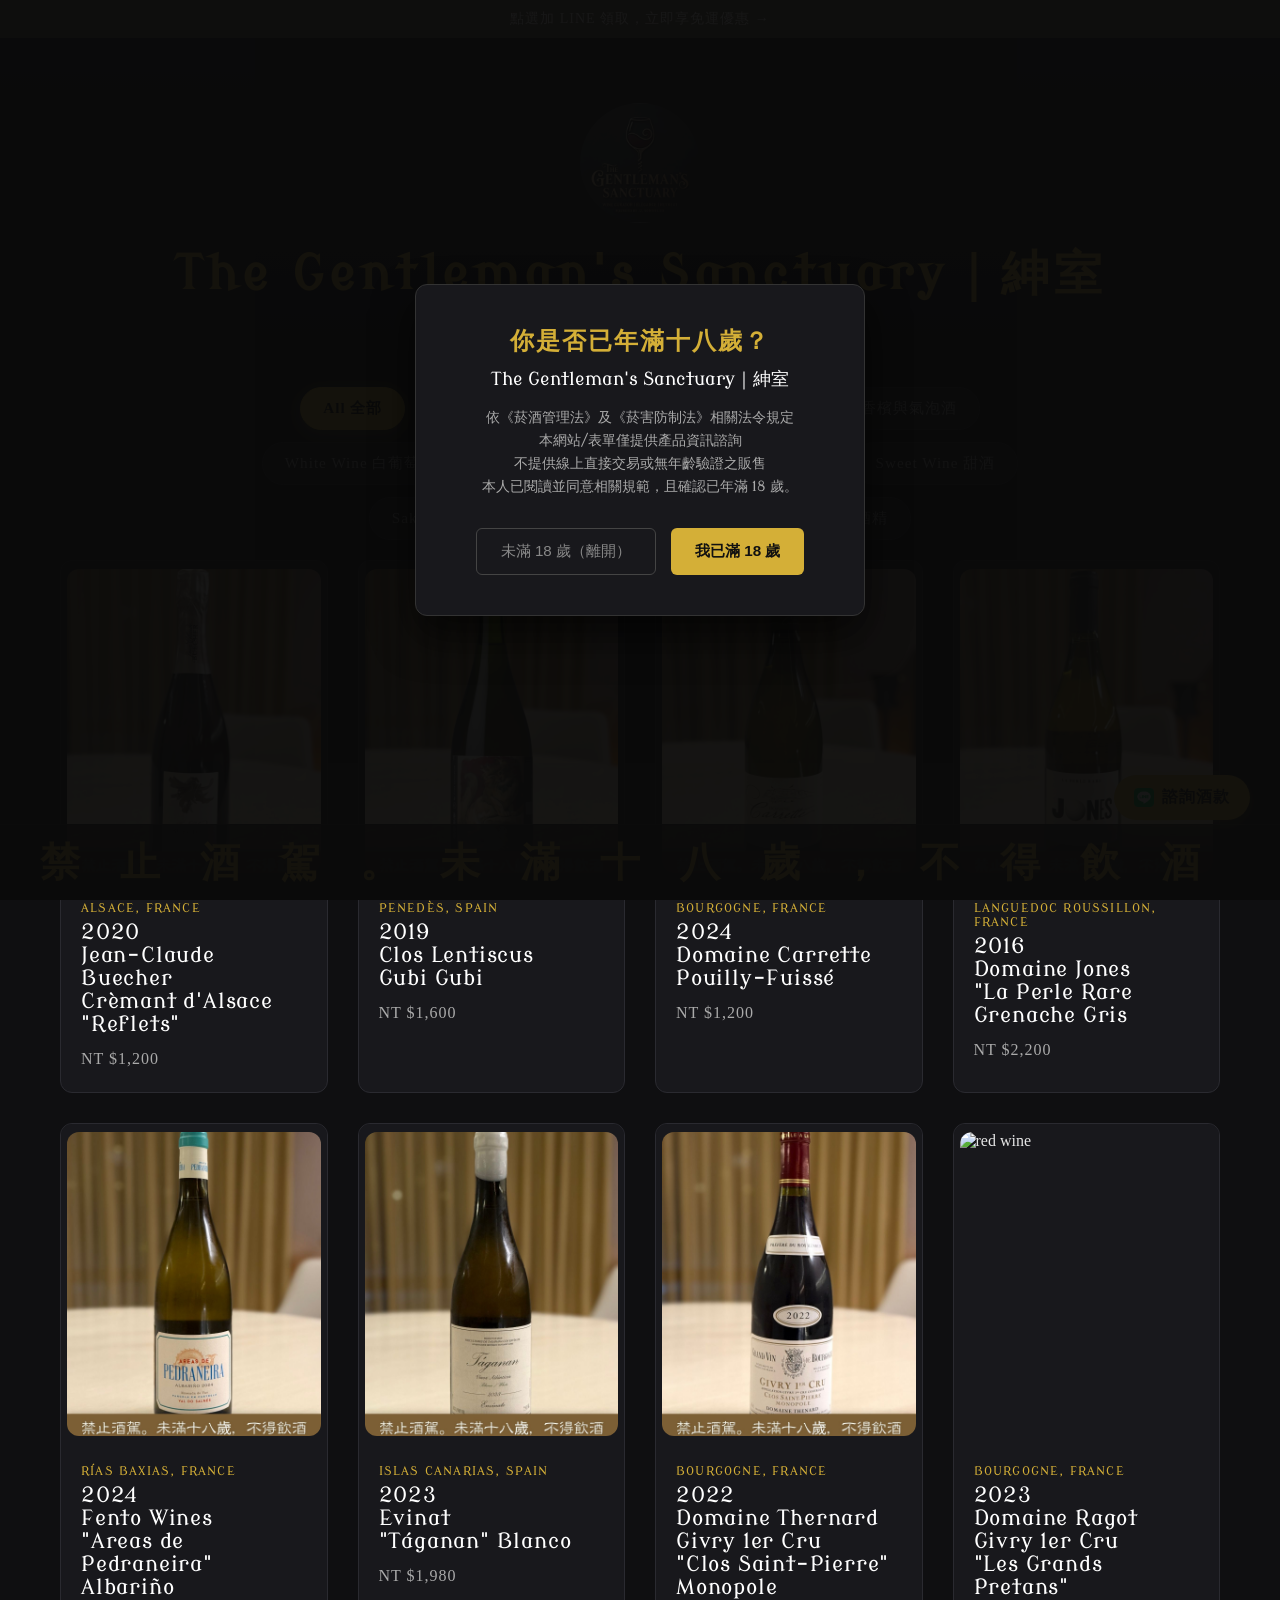
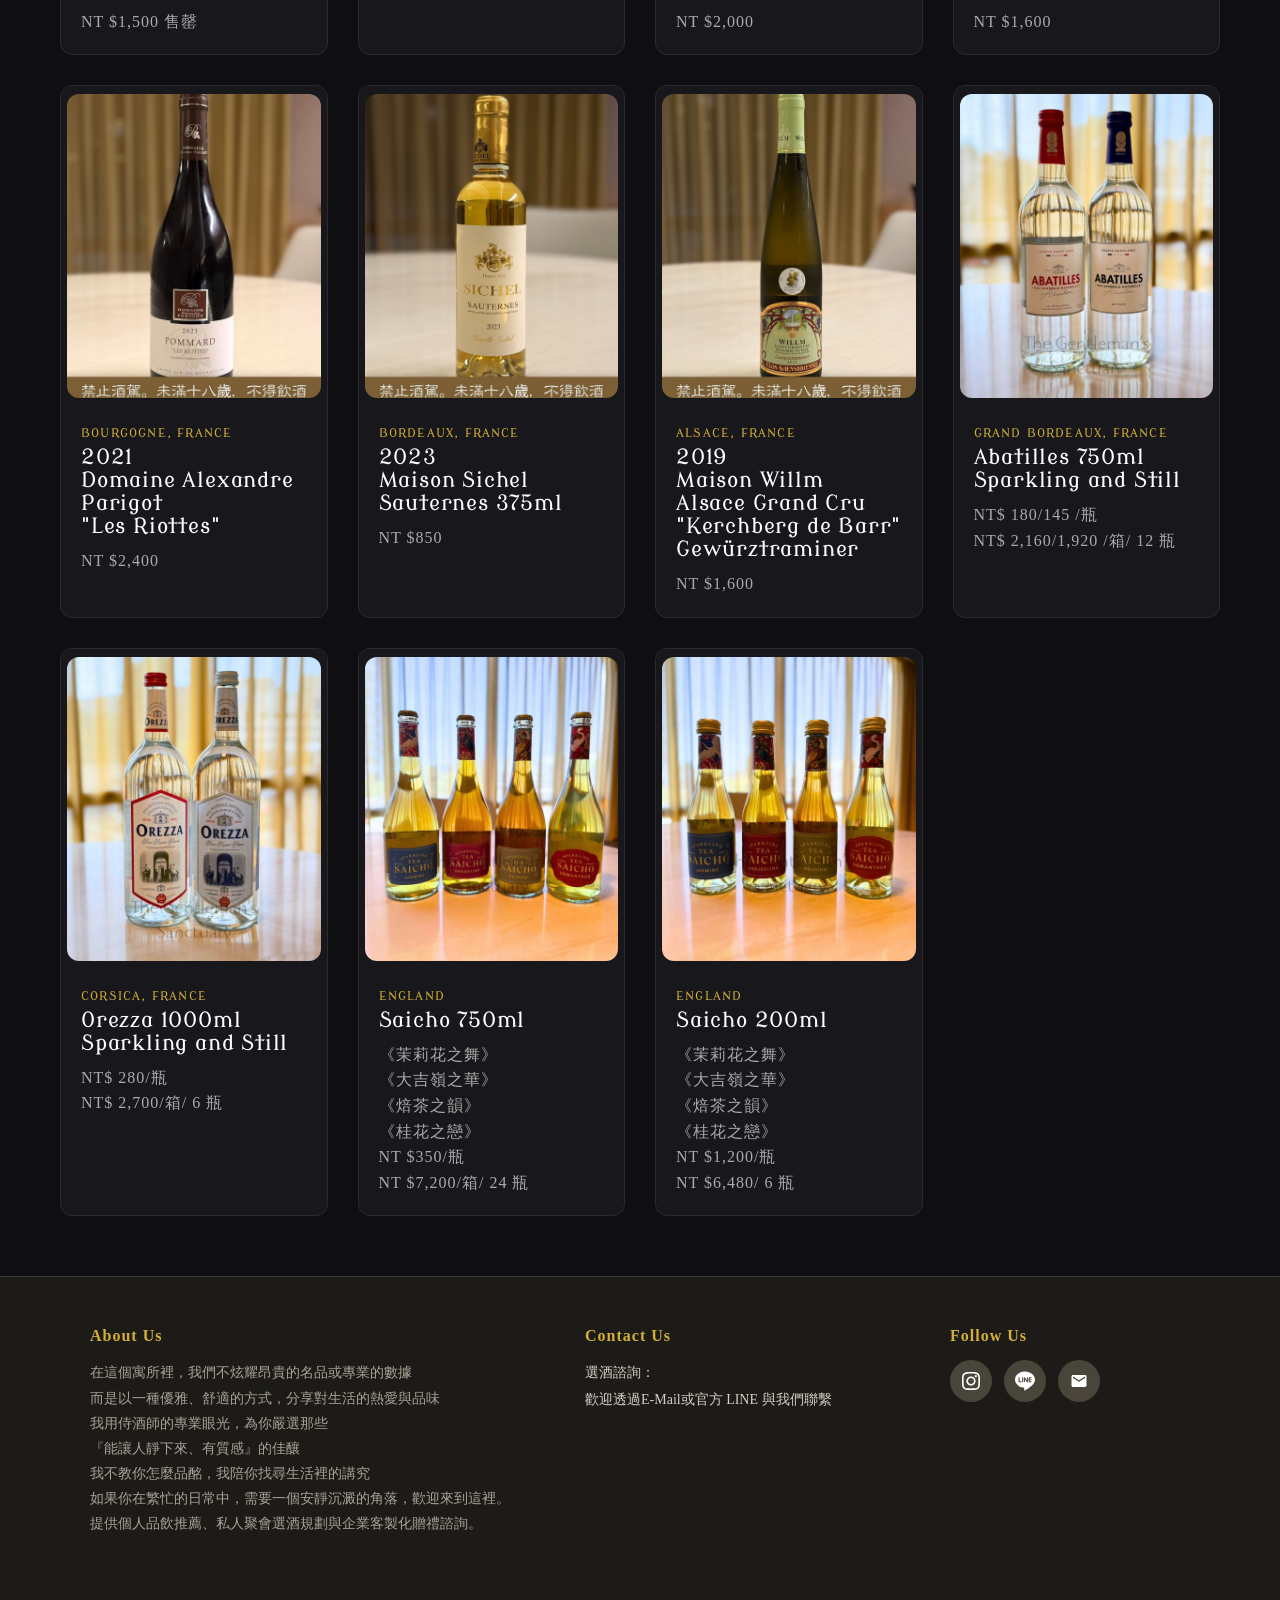
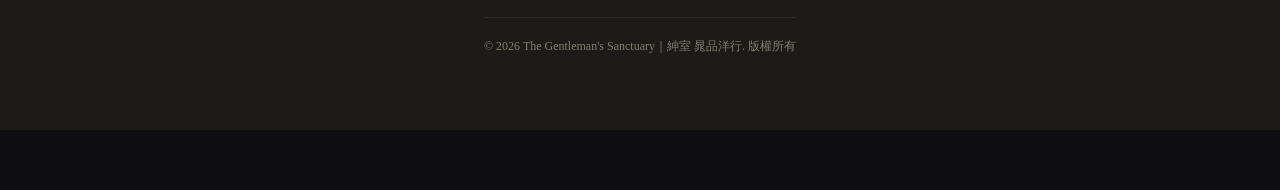
==== commit 2ad5cea3: "Add files via upload" ====
--- a/index.html
+++ b/index.html
@@ -15,7 +15,10 @@
 </head>
 
 <body>
-
+    <!-- 頂部 LINE 優惠公告列 -->
+    <a href="https://lin.ee/ZXi6eYP" target="_blank" class="top-promo-bar">
+      點選加 LINE 領取，立即享免運優惠 →
+    </a>
     <!-- 頂部 Header & Logo 抬頭 -->
     <header>
         <img src="images/ai-logo640.jpg" alt="Brand Logo" class="logo">
@@ -27,7 +30,7 @@
     <div class="tabs-container">
         <button class="tab-btn active" onclick="filterCategory('all', this)">All 全部</button>
         <button class="tab-btn" onclick="filterCategory('bundle', this)">Curated Bundles 精選組合</button>
-        <button class="tab-btn" onclick="filterCategory('champagnesparkling', this)">Champagne & Sparkling 香檳與氣泡酒</button>
+        <button class="tab-btn" onclick="filterCategory('champagne&Sparkling', this)">Champagne & Sparkling 香檳與氣泡酒</button>
         <button class="tab-btn" onclick="filterCategory('whitewine', this)">White Wine 白葡萄酒</button>
         <button class="tab-btn" onclick="filterCategory('rosewine', this)">Rose Wine 粉紅酒</button>
         <button class="tab-btn" onclick="filterCategory('redwine', this)">Red Wine 紅葡萄酒</button>
@@ -42,8 +45,8 @@
     <div class="container">
         <div class="product-grid">
 
-            <!-- 卡片 1：Champagne & Sparkling -->
-            <div class="card" data-category="champagne&sparkling">
+            <!-- 卡片 1：Red Wine -->
+            <div class="card" data-category="champagne&Sparkling">
                 <div class="card-img-wrap">
                     <img src="images/8.jpg" alt="Cremant d'Alsace">
                 </div>
@@ -54,7 +57,7 @@
                 </div>
             </div>
 
-            <div class="card" data-category="champagne&sparkling">
+            <div class="card" data-category="champagne&Sparkling">
                 <div class="card-img-wrap">
                     <img src="images/10.jpg" alt="Spanish Sparkling Wine">
                 </div>
@@ -83,7 +86,7 @@
                 </div>
                 <div class="card-content">
                     <div class="card-tag">LANGUEDOC ROUSSILLON, FRANCE</div>
-                    <h3 class="card-title">2016<br>Domaine Jones<br>"La Perle Rare"<br>Grenache Gris</h3>
+                    <h3 class="card-title">2016<br>Domaine Jones<br>"La Perle Rare<br>Grenache Gris</h3>
                     <p class="card-desc">NT $2,200</p>
                 </div>
             </div>
@@ -189,7 +192,7 @@
                     <p class="card-desc">NT$ 280/瓶<br>NT$ 2,700/箱/ 6 瓶</p>
                 </div>
             </div>
-           <!-- 卡片 5：nonalcohic -->
+
             <div class="card" data-category="nonalcoholic">
                 <div class="card-img-wrap">
                     <img src="images/30.jpg" alt="Non-Alcoholic">
@@ -197,7 +200,7 @@
                 <div class="card-content">
                     <div class="card-tag">ENGLAND</div>
                     <h3 class="card-title">Saicho 750ml</h3>
-                    <p class="card-desc">《茉莉花之舞》<br>《大吉嶺之華》<br>《焙茶之韻》<br>《桂花之戀》<br>NT $350/瓶<br>NT $7,200/箱/ 24 瓶</p>
+                    <p class="card-desc">《茉莉花之舞》<br>《大吉嶺之華》<br>《焙茶之韻》<br>《桂花之戀》<br>NT $350/瓶<br></be>NT $7,200/箱/ 24 瓶</p>
                 </div>
             </div>
 
@@ -215,6 +218,7 @@
 
         </div>
     </div>
+</body>
 
     <!-- ================= 1. 年齡驗證 Pop-up 遮罩層 ================= -->
     <div id="age-modal" class="age-modal-overlay">
@@ -228,7 +232,6 @@
             </div>
         </div>
     </div>
-</body>
 
     <!-- 2. 大圖 Lightbox 預覽視窗 -->
     <div id="image-lightbox" class="lightbox-overlay">
@@ -246,7 +249,53 @@
     <div class="fixed-footer-warning">
         禁止酒駕。未滿十八歲，不得飲酒
     </div>
-
+    <!-- 網頁底部 Footer -->
+    <footer class="site-footer">
+        <div class="footer-container">
+        
+            <!-- 左側欄位：About Us -->
+        <div class="footer-col footer-about">
+        <h4 class="footer-title">About Us</h4>
+        <p>在這個寓所裡，我們不炫耀昂貴的名品或專業的數據<br>而是以一種優雅、舒適的方式，分享對生活的熱愛與品味<br>我用侍酒師的專業眼光，為你嚴選那些<br>『能讓人靜下來、有質感』的佳釀<br>我不教你怎麼品酩，我陪你找尋生活裡的講究<br>如果你在繁忙的日常中，需要一個安靜沉澱的角落，歡迎來到這裡。<br>提供個人品飲推薦、私人聚會選酒規劃與企業客製化贈禮諮詢。
+        </p>
+        </div>
+
+        <!-- 左側：聯絡與營業時間資訊 -->
+        <div class="footer-col footer-info">
+            <h4 class="footer-title">Contact Us</h4>
+            <p></p>
+            <ul class="footer-details">
+                <li>選酒諮詢：<br>歡迎透過E-Mail或官方 LINE 與我們聯繫</li>
+            </ul>
+        </div>
+
+            <!-- 右側欄位：社群連結 -->
+        <div class="footer-col footer-social-wrap">
+            <h4 class="footer-title">Follow Us</h4>
+            <div class="footer-social">
+                <!-- Instagram -->
+                <a href="https://www.instagram.com/gentleman_sanctuary_17/" target="_blank" class="social-circle" title="Instagram">
+                    <svg width="18" height="18" viewBox="0 0 24 24" fill="currentColor"><path d="M12 2.163c3.204 0 3.584.012 4.85.07 3.252.148 4.771 1.691 4.919 4.919.058 1.265.069 1.645.069 4.849 0 3.205-.012 3.584-.069 4.849-.149 3.225-1.664 4.771-4.919 4.919-1.266.058-1.644.07-4.85.07-3.204 0-3.584-.012-4.849-.07-3.26-.149-4.771-1.699-4.919-4.92-.058-1.265-.07-1.644-.07-4.849 0-3.204.013-3.583.07-4.849.149-3.227 1.664-4.771 4.919-4.919 1.266-.057 1.645-.069 4.849-.069zm0-2.163c-3.259 0-3.667.014-4.947.072-4.358.2-6.78 2.618-6.98 6.98-.059 1.281-.073 1.689-.073 4.948 0 3.259.014 3.668.072 4.948.2 4.358 2.618 6.78 6.98 6.98 1.281.058 1.689.072 4.948.072 3.259 0 3.668-.014 4.948-.072 4.354-.2 6.782-2.618 6.979-6.98.059-1.28.073-1.689.073-4.948 0-3.259-.014-3.667-.072-4.947-.196-4.354-2.617-6.78-6.979-6.98-1.281-.059-1.69-.073-4.949-.073zm0 5.838c-3.403 0-6.162 2.759-6.162 6.162s2.759 6.163 6.162 6.163 6.162-2.759 6.162-6.163c0-3.403-2.759-6.162-6.162-6.162zm0 10.162c-2.209 0-4-1.79-4-4 0-2.209 1.791-4 4-4s4 1.791 4 4c0 2.21-1.791 4-4 4zm6.406-11.845c-.796 0-1.441.645-1.441 1.44s.645 1.44 1.441 1.44c.795 0 1.439-.645 1.439-1.44s-.644-1.44-1.439-1.44z"/></svg>
+                </a>
+                
+                <!-- LINE -->
+                <a href="https://lin.ee/ZXi6eYP" target="_blank" class="social-circle" title="LINE">
+                    <svg width="20" height="20" viewBox="0 0 24 24" fill="currentColor"><path d="M19.365 9.863c.349 0 .63.285.63.631 0 .345-.281.63-.63.63H17.61v1.125h1.755c.349 0 .63.283.63.63 0 .344-.281.629-.63.629h-2.386c-.345 0-.627-.285-.627-.629V8.108c0-.345.282-.63.63-.63h2.386c.346 0 .627.285.627.63 0 .349-.281.63-.63.63H17.61v1.125h1.755zm-3.855 3.016c0 .27-.174.51-.432.596-.064.021-.133.031-.199.031-.211 0-.391-.09-.51-.25l-2.443-3.317v2.94c0 .344-.279.629-.631.629-.346 0-.626-.285-.626-.629V8.108c0-.27.173-.51.43-.595.06-.023.136-.033.194-.033.195 0 .375.104.495.254l2.462 3.33V8.108c0-.345.282-.63.63-.63.345 0 .63.285.63.63v4.771zm-5.741 0c0 .344-.282.629-.631.629-.345 0-.627-.285-.627-.629V8.108c0-.345.282-.63.63-.63.346 0 .628.285.628.63v4.771zm-2.466.629H4.917c-.345 0-.63-.285-.63-.629V8.108c0-.345.285-.63.63-.63.348 0 .63.285.63.63v4.141h1.756c.348 0 .629.283.629.63 0 .344-.282.629-.629.629M24 10.314C24 4.943 18.615.572 12 .572S0 4.943 0 10.314c0 4.811 4.27 8.842 10.035 9.608.391.082.923.258 1.058.59.12.301.079.766.038 1.08l-.164 1.02c-.045.301-.24 1.186 1.049.645 1.291-.539 6.916-4.078 9.436-6.975C23.176 14.393 24 12.458 24 10.314"/></svg>
+                </a>
+                
+                <!-- E-mail 圓形圖示 -->
+                <a href="mailto:thegentlemanssanctuary17@gmail.com" class="social-circle" title="E-mail 聯繫">
+                    <svg width="18" height="18" viewBox="0 0 24 24" fill="currentColor"><path d="M20 4H4c-1.1 0-2 .9-2 2v12c0 1.1.9 2 2 2h16c1.1 0 2-.9 2-2V6c0-1.1-.9-2-2-2zm0 4l-8 5-8-5V6l8 5 8-5v2z"/>
+                </svg>
+</a>
+            </div>
+        </div>
+
+        <!-- 底部版權線 -->
+        <div class="footer-bottom">
+            <p>© 2026 The Gentleman's Sanctuary｜紳室 晁品洋行. 版權所有</p>
+        </div>
+    </footer>
     <script src="script.js">
     </script>
 </html>
--- a/style.css
+++ b/style.css
@@ -11,6 +11,12 @@
             min-height: 100vh;
             padding-bottom: 60px;
             /* 原本的 body 設定... */
+    
+            /* 防選取 CSS */
+            -webkit-user-select: none; /* Safari */
+            -moz-user-select: none;    /* Firefox */
+            -ms-user-select: none;     /* IE10+ */
+            user-select: none;         /* 標準語法 */
         }   
         /* 1. 頂部 Header & Logo 區塊 */
         header {
@@ -18,14 +24,32 @@
             padding: 50px 20px 20px;
             background: linear-gradient(180deg, rgba(30,30,35,0.8) 0%, rgba(15,15,17,0) 100%);
         }
+        /* 頂部 LINE 優惠公告列 */
+            .top-promo-bar {
+            display: block;
+            width: 100%;
+            background-color: #6b6251; /* 參考圖的暖灰金色，想改亮金色可用 #b8963e */
+            color: #ffffff;
+            text-align: center;
+            text-decoration: none;
+            font-size: 14px;
+            letter-spacing: 1px;
+            padding: 10px 15px;
+            box-sizing: border-box;
+            transition: background-color 0.2s ease;
+            position: relative;
+            z-index: 1000;
+        }
+
+        .top-promo-bar:hover {
+            background-color: #827763; /* 滑鼠移過去時稍微變亮 */
+        }
         .logo {
-            position: fixed;
-            top: 40px;
-            left: 40px;
+            position: Block;
+            margin: 15px auto 15px auto;
             max-width: 120px;
             height: auto;
             Z-index: 1000;
-            margin-bottom: 15px;
             border-radius: 50%;
         }
         .brand-title {
@@ -149,7 +173,7 @@
             margin-bottom: 6px;
         }
         .card-title {
-            font-family: 'times new roman', 'Noto Serif TC', serif;
+            font-family: 'Modern Antiqua', 'times new roman', 'Noto Serif TC', serif;
             font-size: 1.3rem;
             color: #fff;
             margin-bottom: 10px;
@@ -346,6 +370,119 @@
         .card-img-wrap img, .card {
             cursor: zoom-in;
         }
+        
+        
+        /* 網頁底部 Footer */
+        .site-footer {
+        background-color: #1c1b18;
+        color: #d4cfc5;
+        padding: 50px 20px 75px 20px;
+        margin-top: 60px;
+        border-top: 1px solid #3a362e;
+        width: 100%;
+        box-sizing: border-box;
+        }
+
+        .footer-container {
+        max-width: 1100px;
+        margin: 0 auto;
+        display: flex;
+        justify-content: space-between;
+        align-items: flex-start;
+        flex-wrap: wrap;
+        gap: 40px;
+        }
+
+        /* 三個欄位的基礎設定 */
+        .footer-col {
+        flex: 1;
+        min-width: 240px; /* 螢幕變窄時自動換行，不會擠成一團 */
+        }
+
+        /* 讓 About Us 稍微寬一點，文字比較好閱讀 */
+        .footer-about {
+        flex: 1.4;
+        }
+
+        /* 右側社群欄位在電腦版靠右對齊 */
+        .footer-social-wrap {
+        flex: 0.7;
+        }
+
+        .footer-title {
+        color: #d4af37;
+        font-size: 16px;
+        margin: 0 0 15px 0;
+        letter-spacing: 1px;
+        }
+
+        .footer-about p {
+        font-size: 14px;
+        line-height: 1.8;
+        color: #a8a296;
+        margin: 0;
+        }
+
+        .footer-details {
+        list-style: none;
+        padding: 0;
+        margin: 0;
+        font-size: 14px;
+        line-height: 1.9;
+        color: #d4cfc5;
+        }
+        .footer-details a {
+        color: #d4cfc5;          /* 跟其他文字一樣的暖灰米色，想改金色可用 #d4af37 */
+        text-decoration: none;   /* 拿掉預設底線；想保留底線就刪掉這行 */
+        }
+
+        .footer-details a:hover {
+        color: #d4af37;          /* 滑鼠移過去變金色 */
+        text-decoration: underline;
+        }
+
+        /* 社群圓形圖示按鈕 */
+        .footer-social {
+        display: flex;
+        gap: 12px;
+        align-items: center;
+        }
+
+        .social-circle {
+        display: flex;
+        justify-content: center;
+        align-items: center;
+        width: 42px;
+        height: 42px;
+        border-radius: 50%;
+        background-color: #4a453b;
+        color: #ffffff;
+        text-decoration: none;
+        font-size: 12px;
+        font-weight: bold;
+        letter-spacing: 0.5px;
+        transition: background-color 0.2s ease, transform 0.2s ease;
+        }
+
+        .social-circle:hover {
+        background-color: #d4af37;
+        color: #141413;
+        transform: translateY(-2px);
+        }
+
+        /* 底部版權列 */
+        .footer-bottom {
+        max-width: 1100px;
+        margin: 40px auto 0 auto;
+        padding-top: 20px;
+        border-top: 1px solid #2e2b24;
+        text-align: right;
+        font-size: 12px;
+        color: #827c70;
+        }
+
+        
+
         /* ================= 手機版響應式優化 (iPhone RWD) ================= */
          @media screen and (max-width: 768px) {
             /* 1. 讓整體容器左右有呼吸空間，不貼齊螢幕邊緣 */
@@ -408,5 +545,17 @@
                 right: 20px !important;
                 font-size: 36px !important;
             }
-        }
-       +            .footer-container {
+            flex-direction: column;
+            align-items: center;
+            text-align: center;
+            gap: 30px;
+            }
+            .footer-social {
+                justify-content: center;
+            }
+            .footer-bottom {
+                text-align: center;
+            
+            }
+       }
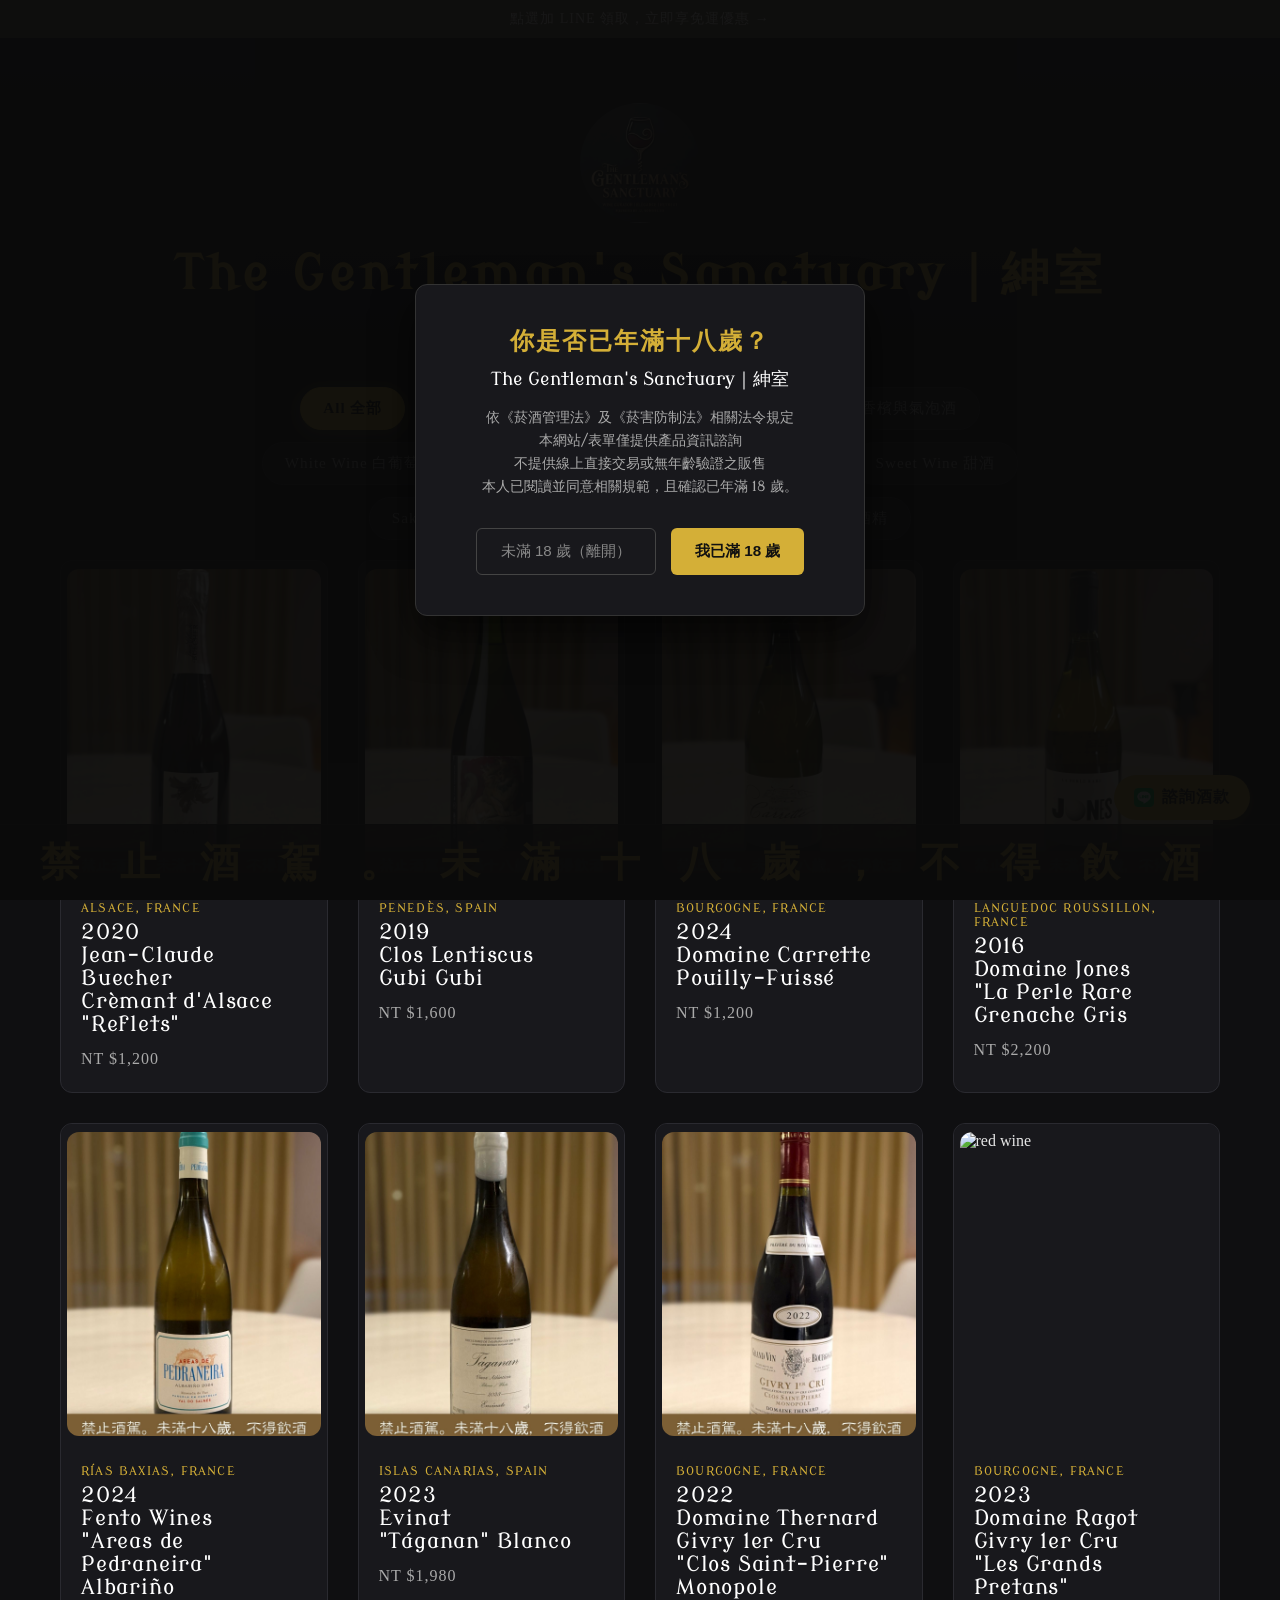
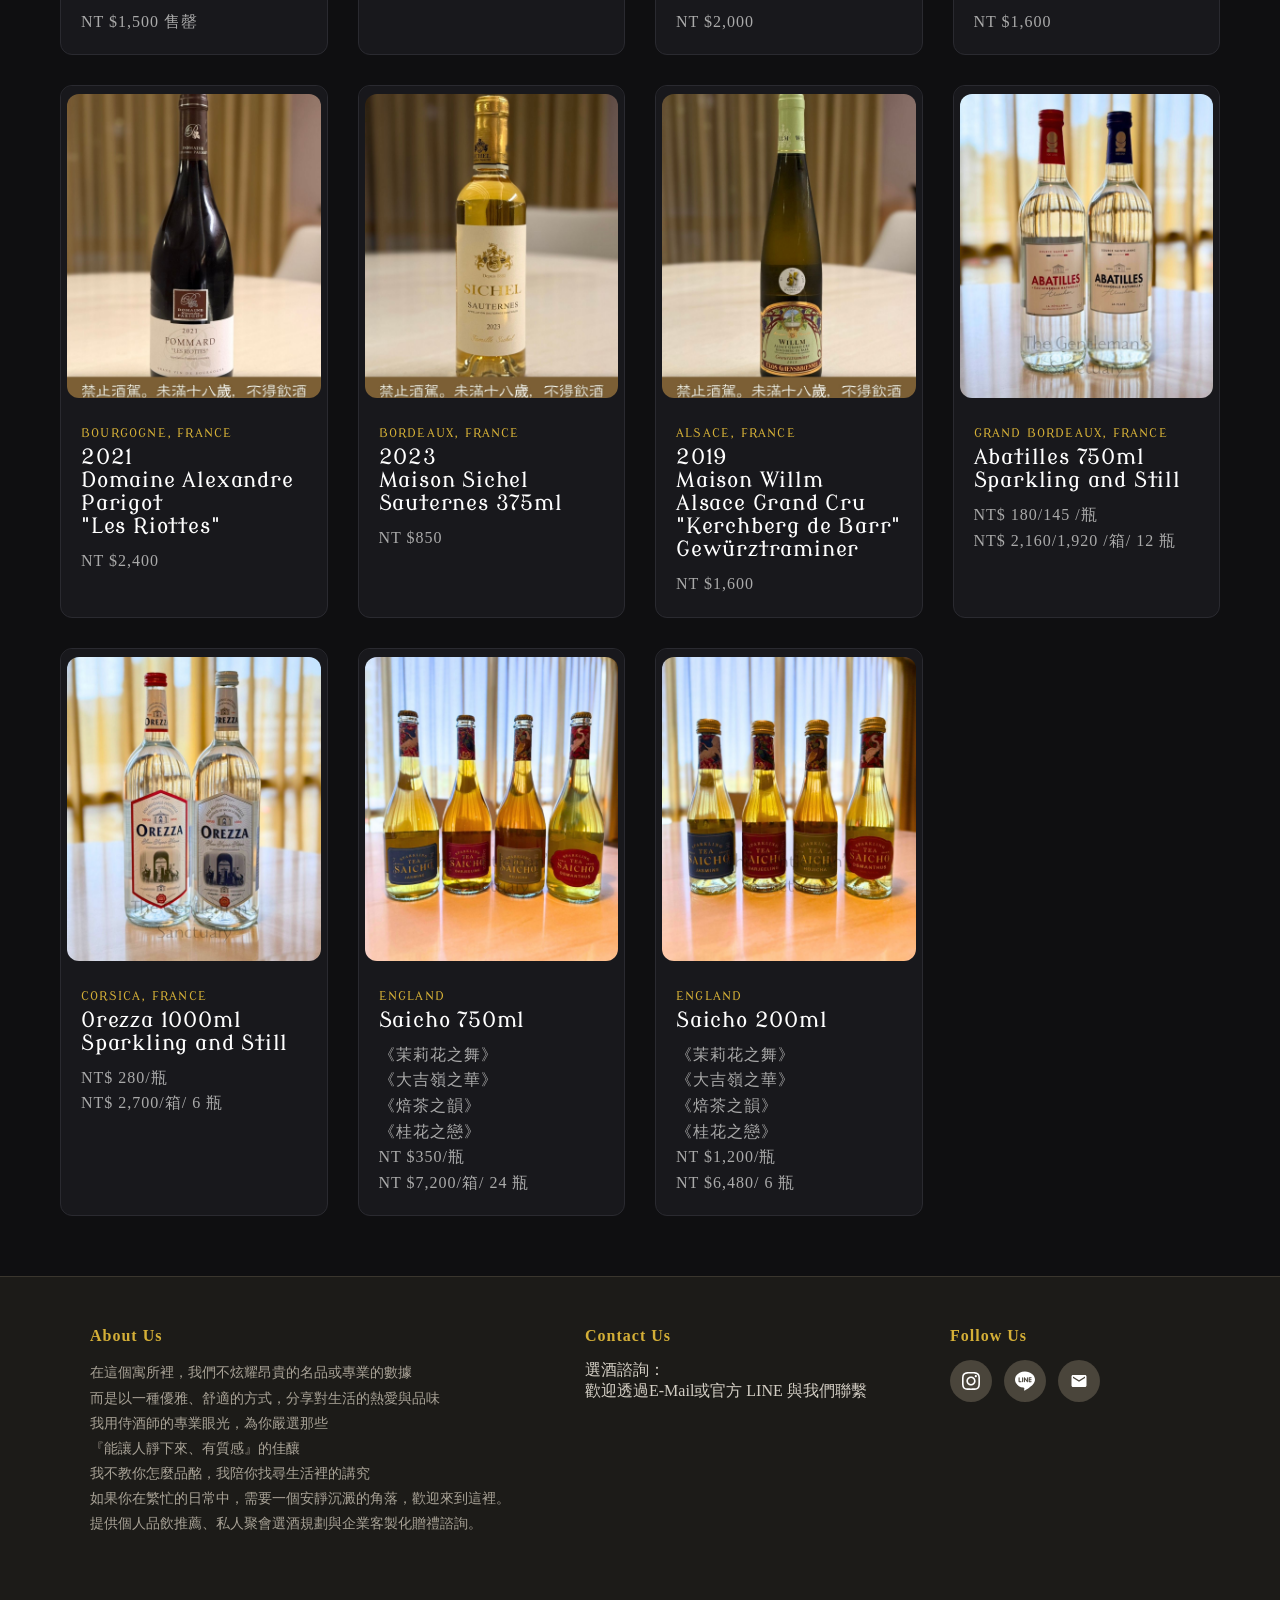
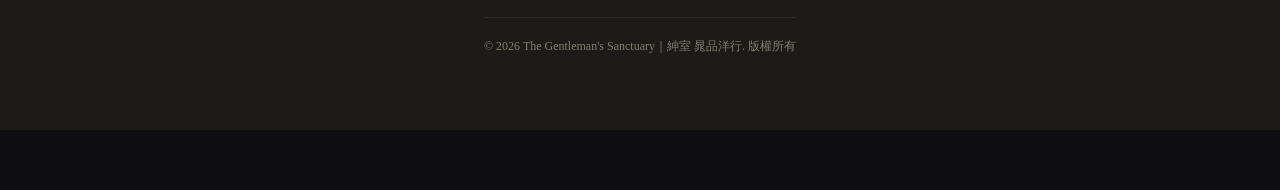
==== commit c0feabab: "Add files via upload" ====
--- a/index.html
+++ b/index.html
@@ -263,9 +263,9 @@
         <!-- 左側：聯絡與營業時間資訊 -->
         <div class="footer-col footer-info">
             <h4 class="footer-title">Contact Us</h4>
-            <p></p>
+            <p>選酒諮詢：<br>歡迎透過E-Mail或官方 LINE 與我們聯繫</p>
             <ul class="footer-details">
-                <li>選酒諮詢：<br>歡迎透過E-Mail或官方 LINE 與我們聯繫</li>
+                <li></li>
             </ul>
         </div>
 
